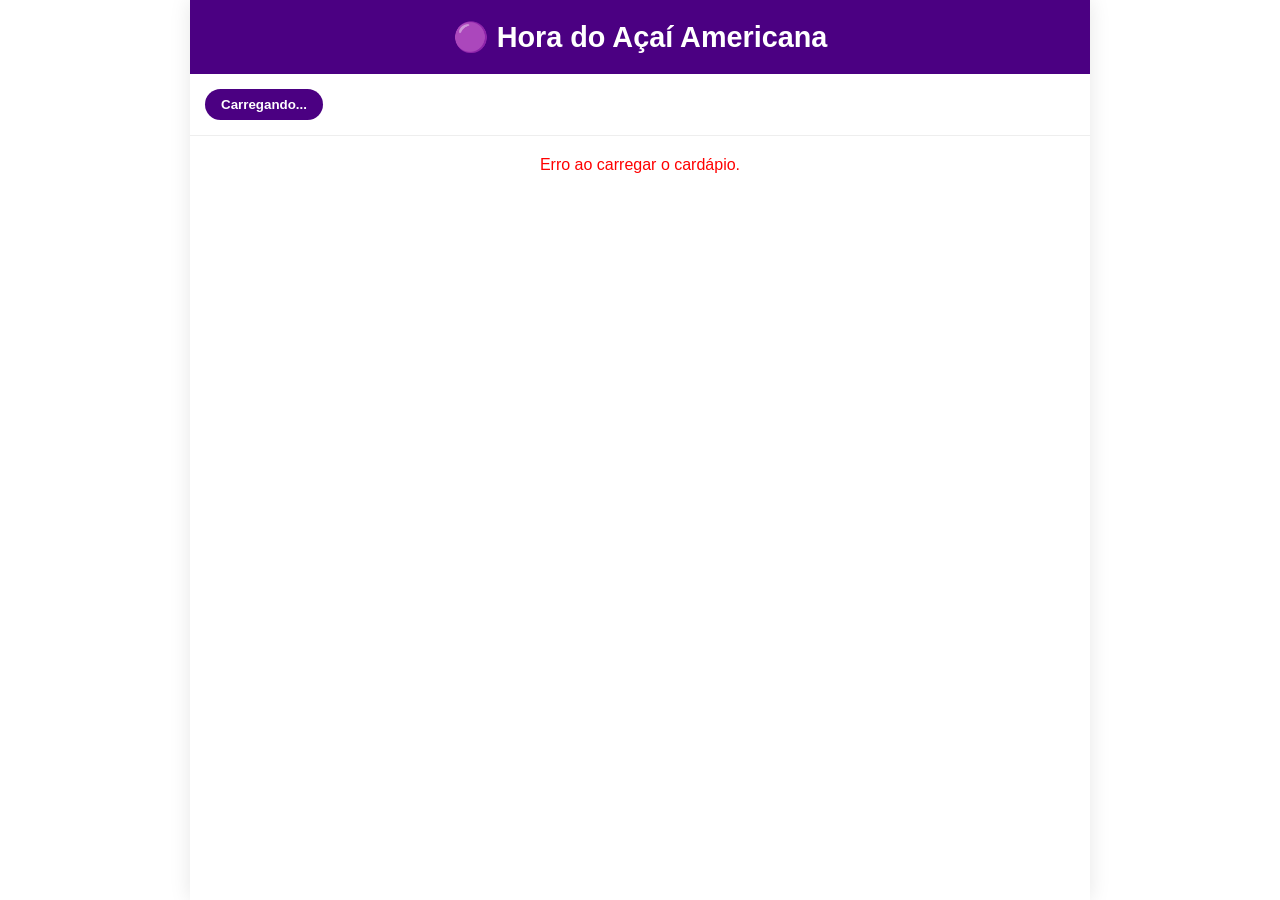
==== public_html/index.html @ 87e1fff9 "layout" ====
<!DOCTYPE html>
<html lang="pt-BR">
<head>
    <meta charset="UTF-8">
    <meta name="viewport" content="width=device-width, initial-scale=1.0">
    <title>Hora do Açaí Americana</title>
    <style>
        * {
            margin: 0;
            padding: 0;
            box-sizing: border-box;
            font-family: 'Segoe UI', Tahoma, Geneva, Verdana, sans-serif;
        }

        body {
            background-color: #f4f4f5;
            color: #333;
            max-width: 900px; 
            margin: 0 auto;
            background: #fff;
            min-height: 100vh;
            position: relative;
            box-shadow: 0 0 20px rgba(0,0,0,0.1);
        }

        header {
            background-color: #4b0082;
            color: white;
            padding: 20px;
            text-align: center;
            position: sticky;
            top: 0;
            z-index: 100;
        }

        header h1 {
            font-size: 1.8rem;
        }

        .categorias-menu {
            display: flex;
            overflow-x: auto;
            background: #fff;
            padding: 15px;
            border-bottom: 1px solid #eee;
            gap: 15px;
            position: sticky;
            top: 73px;
            z-index: 99;
        }

        .categorias-menu::-webkit-scrollbar {
            display: none; 
        }

        .btn-categoria {
            background: #f0f0f0;
            border: none;
            padding: 8px 16px;
            border-radius: 20px;
            font-weight: bold;
            color: #555;
            cursor: pointer;
            white-space: nowrap;
        }

        .btn-categoria.ativo {
            background: #4b0082;
            color: white;
        }

        #cardapio-container {
            padding: 20px;
            padding-bottom: 100px;
        }

        .produto-card {
            display: flex;
            justify-content: space-between;
            align-items: center;
            padding: 15px 0;
            border-bottom: 1px solid #eee;
            cursor: pointer;
            transition: background 0.2s;
        }

        .produto-card:hover {
            background-color: #fafafa;
            padding-left: 10px;
            padding-right: 10px;
        }

        .produto-info h3 {
            font-size: 1.2rem;
            margin-bottom: 5px;
            color: #4b0082;
        }

        .produto-info p {
            font-size: 0.9rem;
            color: #777;
            margin-bottom: 8px;
        }

        .produto-preco {
            font-weight: bold;
            color: #2e8b57;
            font-size: 1.1rem;
        }

        /* ----- ESTILOS DO MODAL ----- */
        #fundo-modal {
            position: fixed;
            top: 0; left: 0; width: 100%; height: 100%;
            background: rgba(0,0,0,0.5);
            z-index: 1000;
        }
        
        #modal-produto {
            position: fixed;
            bottom: 0; left: 50%;
            transform: translateX(-50%);
            width: 100%; max-width: 600px;
            background: #fff;
            border-radius: 20px 20px 0 0;
            padding: 25px;
            z-index: 1001;
            max-height: 85vh;
            overflow-y: auto;
        }

        .escondido {
            display: none !important;
        }

        .modal-header {
            display: flex;
            justify-content: space-between;
            align-items: center;
            margin-bottom: 10px;
        }

        .btn-fechar {
            background: none; border: none;
            font-size: 1.8rem; color: #777; cursor: pointer;
        }

        .opcao-radio {
            display: flex;
            justify-content: space-between;
            padding: 12px;
            border: 1px solid #ddd;
            border-radius: 8px;
            margin-bottom: 10px;
            cursor: pointer;
        }

        .btn-adicionar-carrinho {
            width: 100%;
            background: #4b0082; color: white;
            padding: 15px; border: none; border-radius: 8px;
            font-size: 1.1rem; font-weight: bold;
            margin-top: 20px; cursor: pointer;
        }

        /* ----- BARRA DO CARRINHO ----- */
        #barra-carrinho {
            position: fixed;
            bottom: 0; left: 50%;
            transform: translateX(-50%);
            width: 100%; max-width: 900px;
            background: #2e8b57;
            color: white;
            display: flex;
            justify-content: space-between;
            align-items: center;
            padding: 15px 25px;
            z-index: 999;
            box-shadow: 0 -2px 10px rgba(0,0,0,0.1);
        }

        .carrinho-info {
            display: flex;
            flex-direction: column;
            font-weight: bold;
            font-size: 1.1rem;
        }

        .btn-ver-carrinho {
            background: white;
            color: #2e8b57;
            border: none;
            padding: 12px 25px;
            border-radius: 25px;
            font-weight: bold;
            cursor: pointer;
            font-size: 1rem;
        }
    </style>
</head>
<body>

    <header>
        <h1>🟣 Hora do Açaí Americana</h1>
    </header>

    <nav class="categorias-menu" id="categorias-menu">
        <button class="btn-categoria ativo">Carregando...</button>
    </nav>

    <main id="cardapio-container">
        <p style="text-align: center; margin-top: 20px;">Buscando as delícias do cardápio...</p>
    </main>

    <!-- MODAL -->
    <div id="fundo-modal" class="escondido" onclick="fecharModal()"></div>
    <div id="modal-produto" class="escondido">
        <div class="modal-header">
            <h2 id="modal-titulo">Nome do Produto</h2>
            <button onclick="fecharModal()" class="btn-fechar">X</button>
        </div>
        <p id="modal-descricao" style="color: #777; margin-bottom: 15px;"></p>
        
        <h3>1. Escolha o Tamanho</h3>
        <div id="modal-tamanhos"></div>

        <div id="bloco-complementos">
            <h3 style="margin-top: 20px;">2. Complementos</h3>
            <div id="modal-complementos">
                <p style="color: #666; font-size: 0.9rem; margin-top: 5px;">Carregando adicionais...</p>
            </div>
        </div>

        <button class="btn-adicionar-carrinho">Adicionar ao Carrinho</button>
    </div>

    <!-- BARRA FLUTUANTE -->
    <div id="barra-carrinho" class="escondido">
        <div class="carrinho-info">
            <span id="qtd-itens-carrinho">0 itens</span>
            <span id="total-carrinho">R$ 0,00</span>
        </div>
        <button class="btn-ver-carrinho" onclick="verCarrinho()">Ver Carrinho</button>
    </div>

    <script>
        let carrinho = JSON.parse(localStorage.getItem('carrinhoAcai')) || [];

        async function carregarCardapio() {
            try {
                const resposta = await fetch('/api/cardapio.php');
                const cardapio = await resposta.json();

                const menuCategorias = document.getElementById('categorias-menu');
                const containerCardapio = document.getElementById('cardapio-container');

                menuCategorias.innerHTML = '';
                containerCardapio.innerHTML = '';

                cardapio.forEach((categoria, index) => {
                    const btnCategoria = document.createElement('button');
                    btnCategoria.className = `btn-categoria ${index === 0 ? 'ativo' : ''}`;
                    btnCategoria.innerText = categoria.categoria;
                    
                    btnCategoria.onclick = () => {
                        document.querySelectorAll('.btn-categoria').forEach(b => b.classList.remove('ativo'));
                        btnCategoria.classList.add('ativo');
                        document.getElementById(`categoria-${categoria.id}`).scrollIntoView({
                            behavior: 'smooth',
                            block: 'start'
                        });
                    };
                    menuCategorias.appendChild(btnCategoria);

                    const secao = document.createElement('div');
                    secao.id = `categoria-${categoria.id}`;
                    secao.style.paddingTop = '80px'; 
                    secao.style.marginTop = '-60px'; 
                    
                    secao.innerHTML = `<h2 style="margin-bottom: 15px; color: #4b0082; font-size: 1.4rem; border-bottom: 2px solid #eee; padding-bottom: 5px;">${categoria.categoria}</h2>`;

                    categoria.produtos.forEach(produto => {
                        const menorPreco = Math.min(...produto.tamanhos.map(t => t.preco));
                        const precoFormatado = menorPreco.toLocaleString('pt-BR', { style: 'currency', currency: 'BRL' });

                        const cardProduto = document.createElement('div');
                        cardProduto.className = 'produto-card';
                        cardProduto.innerHTML = `
                            <div class="produto-info">
                                <h3>${produto.nome}</h3>
                                <p>${produto.descricao}</p>
                                <span class="produto-preco">A partir de ${precoFormatado}</span>
                            </div>
                        `;
                        
                        cardProduto.onclick = () => abrirModal(produto, categoria.categoria);
                        secao.appendChild(cardProduto);
                    });

                    containerCardapio.appendChild(secao);
                });

            } catch (erro) {
                console.error("Erro ao carregar o cardápio:", erro);
                document.getElementById('cardapio-container').innerHTML = '<p style="color: red; text-align: center;">Erro ao carregar o cardápio.</p>';
            }
        }

        async function abrirModal(produto, nomeCategoria) {
            document.getElementById('modal-titulo').innerText = produto.nome;
            document.getElementById('modal-descricao').innerText = produto.descricao;
            
            const divTamanhos = document.getElementById('modal-tamanhos');
            divTamanhos.innerHTML = ''; 

            produto.tamanhos.forEach((t, index) => {
                const label = document.createElement('label');
                label.className = 'opcao-radio';
                label.innerHTML = `
                    <span>
                        <input type="radio" name="tamanho" value="${t.id}" ${index === 0 ? 'checked' : ''}>
                        ${t.tamanho}
                    </span>
                    <strong>+ R$ ${t.preco.toFixed(2).replace('.', ',')}</strong>
                `;
                divTamanhos.appendChild(label);
            });

            const divComplementos = document.getElementById('modal-complementos');
            const aceitaComplementos = nomeCategoria && (
                nomeCategoria.toLowerCase().includes('açaí') || 
                nomeCategoria.toLowerCase().includes('acai') || 
                nomeCategoria.toLowerCase().includes('milkshake')
            );

            if (!aceitaComplementos) {
                document.getElementById('bloco-complementos').style.display = 'none';
                divComplementos.innerHTML = '';
            } else {
                document.getElementById('bloco-complementos').style.display = 'block';
                divComplementos.innerHTML = '<p style="color: #666; font-size: 0.9rem;">Carregando adicionais...</p>';

                try {
                    const resposta = await fetch('/api/adicionais.php');
                    const adicionais = await resposta.json();
                    
                    divComplementos.innerHTML = ''; 
                    
                    adicionais.forEach(add => {
                        const precoAdd = parseFloat(add.preco);
                        const txtPreco = precoAdd > 0 ? `+ R$ ${precoAdd.toFixed(2).replace('.', ',')}` : 'Grátis';

                        const label = document.createElement('label');
                        label.className = 'opcao-radio';
                        label.innerHTML = `
                            <span>
                                <input type="checkbox" name="adicional" value="${add.id}">
                                ${add.nome}
                            </span>
                            <strong>${txtPreco}</strong>
                        `;
                        divComplementos.appendChild(label);
                    });

                } catch (erro) {
                    divComplementos.innerHTML = '<p style="color: red;">Erro ao carregar os complementos.</p>';
                }
            }

            const btnAdicionar = document.querySelector('.btn-adicionar-carrinho');
            btnAdicionar.onclick = () => {
                const tamanhoSelecionado = document.querySelector('input[name="tamanho"]:checked');
                const tamanhoId = tamanhoSelecionado.value;
                const tamanhoNome = tamanhoSelecionado.closest('span').innerText.trim();
                const tamanhoPreco = produto.tamanhos.find(t => t.id == tamanhoId).preco;

                let adicionais = [];
                let valorAdicionais = 0;

                if (aceitaComplementos) {
                    const adicionaisMarcados = document.querySelectorAll('input[name="adicional"]:checked');
                    adicionaisMarcados.forEach(chk => {
                        const addNome = chk.closest('span').innerText.trim();
                        const addPrecoTexto = chk.closest('label').querySelector('strong').innerText;
                        let addPreco = 0;
                        
                        if (addPrecoTexto !== 'Grátis') {
                            addPreco = parseFloat(addPrecoTexto.replace('+ R$ ', '').replace(',', '.'));
                        }

                        adicionais.push({ id: chk.value, nome: addNome, preco: addPreco });
                        valorAdicionais += addPreco;
                    });
                }

                const itemCarrinho = {
                    produtoId: produto.id,
                    nome: produto.nome,
                    tamanhoId: tamanhoId,
                    tamanhoNome: tamanhoNome,
                    adicionais: adicionais,
                    precoTotal: tamanhoPreco + valorAdicionais
                };

                carrinho.push(itemCarrinho);
                localStorage.setItem('carrinhoAcai', JSON.stringify(carrinho));
                
                atualizarBarraCarrinho();
                fecharModal();
            };

            document.getElementById('fundo-modal').classList.remove('escondido');
            document.getElementById('modal-produto').classList.remove('escondido');
        }

        function fecharModal() {
            document.getElementById('fundo-modal').classList.add('escondido');
            document.getElementById('modal-produto').classList.add('escondido');
        }

        function atualizarBarraCarrinho() {
            const barra = document.getElementById('barra-carrinho');
            if (carrinho.length === 0) {
                barra.classList.add('escondido');
                return;
            }

            let total = 0;
            carrinho.forEach(item => total += item.precoTotal);

            const textoItem = carrinho.length === 1 ? 'item' : 'itens';
            document.getElementById('qtd-itens-carrinho').innerText = `${carrinho.length} ${textoItem}`;
            document.getElementById('total-carrinho').innerText = total.toLocaleString('pt-BR', { style: 'currency', currency: 'BRL' });
            
            barra.classList.remove('escondido');
        }

        function verCarrinho() {
            window.location.href = 'checkout.html';
        }

        document.addEventListener('DOMContentLoaded', () => {
            carregarCardapio();
            atualizarBarraCarrinho();
        });
    </script>
</body>
</html>
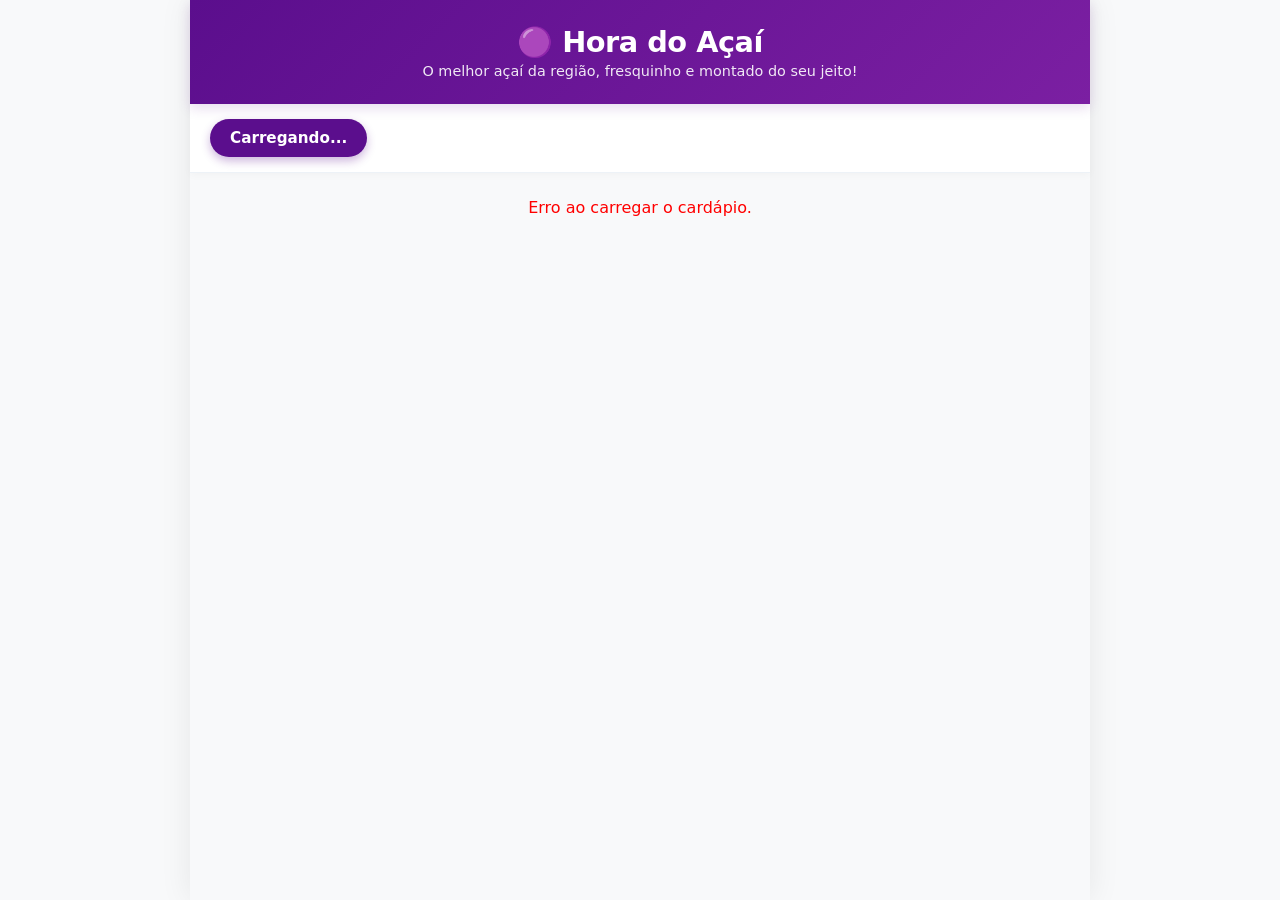
==== commit 663f5cbc: "I O PIX" ====
--- a/public_html/index.html
+++ b/public_html/index.html
@@ -5,48 +5,69 @@
     <meta name="viewport" content="width=device-width, initial-scale=1.0">
     <title>Hora do Açaí Americana</title>
     <style>
+        :root {
+            --primary: #5b0e8d;
+            --primary-light: #7b1fa2;
+            --accent: #ff4081;
+            --success: #2e8b57;
+            --bg-color: #f8f9fa;
+            --card-bg: #ffffff;
+            --text-main: #2d3748;
+            --text-muted: #718096;
+        }
+
         * {
             margin: 0;
             padding: 0;
             box-sizing: border-box;
-            font-family: 'Segoe UI', Tahoma, Geneva, Verdana, sans-serif;
+            font-family: 'Segoe UI', system-ui, -apple-system, sans-serif;
         }
 
         body {
-            background-color: #f4f4f5;
-            color: #333;
+            background-color: var(--bg-color);
+            color: var(--text-main);
             max-width: 900px; 
             margin: 0 auto;
-            background: #fff;
             min-height: 100vh;
             position: relative;
-            box-shadow: 0 0 20px rgba(0,0,0,0.1);
+            box-shadow: 0 0 30px rgba(0,0,0,0.08);
         }
 
         header {
-            background-color: #4b0082;
+            background: linear-gradient(135deg, var(--primary), var(--primary-light));
             color: white;
-            padding: 20px;
+            padding: 25px 20px;
             text-align: center;
             position: sticky;
             top: 0;
             z-index: 100;
+            box-shadow: 0 4px 12px rgba(91, 14, 141, 0.15);
         }
 
         header h1 {
             font-size: 1.8rem;
-        }
-
+            font-weight: 800;
+            letter-spacing: -0.5px;
+        }
+
+        header p {
+            font-size: 0.9rem;
+            opacity: 0.9;
+            margin-top: 4px;
+        }
+
+        /* Menu de Categorias Moderno */
         .categorias-menu {
             display: flex;
             overflow-x: auto;
-            background: #fff;
-            padding: 15px;
-            border-bottom: 1px solid #eee;
-            gap: 15px;
+            background: var(--card-bg);
+            padding: 15px 20px;
+            border-bottom: 1px solid #edf2f7;
+            gap: 12px;
             position: sticky;
-            top: 73px;
+            top: 86px;
             z-index: 99;
+            box-shadow: 0 2px 8px rgba(0,0,0,0.03);
         }
 
         .categorias-menu::-webkit-scrollbar {
@@ -54,66 +75,103 @@
         }
 
         .btn-categoria {
-            background: #f0f0f0;
+            background: #edf2f7;
             border: none;
-            padding: 8px 16px;
-            border-radius: 20px;
-            font-weight: bold;
-            color: #555;
+            padding: 10px 20px;
+            border-radius: 30px;
+            font-weight: 600;
+            font-size: 0.95rem;
+            color: var(--text-muted);
             cursor: pointer;
             white-space: nowrap;
+            transition: all 0.2s ease;
+        }
+
+        .btn-categoria:hover {
+            background: #e2e8f0;
+            color: var(--primary);
         }
 
         .btn-categoria.ativo {
-            background: #4b0082;
+            background: var(--primary);
             color: white;
+            box-shadow: 0 4px 10px rgba(91, 14, 141, 0.3);
         }
 
         #cardapio-container {
-            padding: 20px;
-            padding-bottom: 100px;
-        }
-
+            padding: 25px 20px;
+            padding-bottom: 120px;
+        }
+
+        .secao-categoria-titulo {
+            font-size: 1.4rem;
+            color: var(--primary);
+            font-weight: 700;
+            margin-bottom: 15px;
+            margin-top: 10px;
+            display: flex;
+            align-items: center;
+            gap: 8px;
+        }
+
+        /* Cards Estilo Aplicativo de Delivery */
         .produto-card {
+            background: var(--card-bg);
+            border-radius: 16px;
+            padding: 18px;
+            margin-bottom: 15px;
             display: flex;
             justify-content: space-between;
             align-items: center;
-            padding: 15px 0;
-            border-bottom: 1px solid #eee;
+            box-shadow: 0 4px 15px rgba(0,0,0,0.04);
+            border: 1px solid rgba(0,0,0,0.02);
             cursor: pointer;
-            transition: background 0.2s;
+            transition: transform 0.2s ease, box-shadow 0.2s ease;
         }
 
         .produto-card:hover {
-            background-color: #fafafa;
-            padding-left: 10px;
-            padding-right: 10px;
+            transform: translateY(-2px);
+            box-shadow: 0 6px 20px rgba(0,0,0,0.08);
+            border-color: rgba(91, 14, 141, 0.1);
+        }
+
+        .produto-info {
+            flex: 1;
+            padding-right: 15px;
         }
 
         .produto-info h3 {
-            font-size: 1.2rem;
-            margin-bottom: 5px;
-            color: #4b0082;
+            font-size: 1.15rem;
+            font-weight: 700;
+            margin-bottom: 6px;
+            color: var(--text-main);
         }
 
         .produto-info p {
-            font-size: 0.9rem;
-            color: #777;
-            margin-bottom: 8px;
+            font-size: 0.88rem;
+            color: var(--text-muted);
+            margin-bottom: 10px;
+            line-height: 1.4;
         }
 
         .produto-preco {
-            font-weight: bold;
-            color: #2e8b57;
-            font-size: 1.1rem;
-        }
-
-        /* ----- ESTILOS DO MODAL ----- */
+            font-weight: 700;
+            color: var(--success);
+            font-size: 1rem;
+            background: #e6f4ea;
+            padding: 4px 10px;
+            border-radius: 8px;
+            display: inline-block;
+        }
+
+        /* MODAL MODERNO */
         #fundo-modal {
             position: fixed;
             top: 0; left: 0; width: 100%; height: 100%;
-            background: rgba(0,0,0,0.5);
+            background: rgba(0, 0, 0, 0.6);
+            backdrop-filter: blur(3px);
             z-index: 1000;
+            animation: fadeIn 0.2s ease;
         }
         
         #modal-produto {
@@ -122,12 +180,17 @@
             transform: translateX(-50%);
             width: 100%; max-width: 600px;
             background: #fff;
-            border-radius: 20px 20px 0 0;
-            padding: 25px;
+            border-radius: 28px 28px 0 0;
+            padding: 30px;
             z-index: 1001;
             max-height: 85vh;
             overflow-y: auto;
-        }
+            box-shadow: 0 -10px 30px rgba(0,0,0,0.15);
+            animation: slideUp 0.3s cubic-bezier(0.16, 1, 0.3, 1);
+        }
+
+        @keyframes fadeIn { from { opacity: 0; } to { opacity: 1; } }
+        @keyframes slideUp { from { transform: translate(-50%, 100%); } to { transform: translate(-50%, 0); } }
 
         .escondido {
             display: none !important;
@@ -137,71 +200,162 @@
             display: flex;
             justify-content: space-between;
             align-items: center;
+            margin-bottom: 15px;
+        }
+
+        .modal-header h2 {
+            color: var(--primary);
+            font-size: 1.4rem;
+        }
+
+        .btn-fechar {
+            background: #edf2f7; 
+            border: none;
+            width: 36px; height: 36px;
+            border-radius: 50%;
+            font-size: 1.2rem; 
+            color: var(--text-muted); 
+            cursor: pointer;
+            display: flex; align-items: center; justify-content: center;
+            transition: background 0.2s;
+        }
+        .btn-fechar:hover { background: #e2e8f0; color: var(--text-main); }
+
+        .modal-subtitulo {
+            font-size: 1.05rem;
+            font-weight: 700;
+            color: var(--text-main);
+            margin: 20px 0 10px 0;
+            border-bottom: 2px solid #f1f5f9;
+            padding-bottom: 6px;
+        }
+
+        .opcao-radio {
+            display: flex;
+            justify-content: space-between;
+            align-items: center;
+            padding: 14px 16px;
+            background: #f8fafc;
+            border: 1px solid #e2e8f0;
+            border-radius: 12px;
             margin-bottom: 10px;
-        }
-
-        .btn-fechar {
-            background: none; border: none;
-            font-size: 1.8rem; color: #777; cursor: pointer;
-        }
-
-        .opcao-radio {
-            display: flex;
-            justify-content: space-between;
-            padding: 12px;
-            border: 1px solid #ddd;
-            border-radius: 8px;
-            margin-bottom: 10px;
+            transition: border-color 0.2s;
+        }
+
+        .opcao-radio:hover {
+            border-color: var(--primary-light);
+        }
+
+        /* Controle de Quantidade (+ e -) refinado */
+        .controle-qtd {
+            display: flex;
+            align-items: center;
+            gap: 12px;
+        }
+
+        .btn-qtd {
+            background: var(--primary);
+            color: white;
+            border: none;
+            width: 32px;
+            height: 32px;
+            border-radius: 50%;
+            font-weight: bold;
+            font-size: 1.1rem;
             cursor: pointer;
+            display: flex;
+            align-items: center;
+            justify-content: center;
+            transition: transform 0.1s;
+        }
+
+        .btn-qtd:active { transform: scale(0.9); }
+
+        .span-qtd {
+            font-weight: 700;
+            font-size: 1.1rem;
+            min-width: 20px;
+            text-align: center;
         }
 
         .btn-adicionar-carrinho {
             width: 100%;
-            background: #4b0082; color: white;
-            padding: 15px; border: none; border-radius: 8px;
-            font-size: 1.1rem; font-weight: bold;
-            margin-top: 20px; cursor: pointer;
-        }
-
-        /* ----- BARRA DO CARRINHO ----- */
+            background: var(--success); 
+            color: white;
+            padding: 16px; 
+            border: none; 
+            border-radius: 14px;
+            font-size: 1.1rem; 
+            font-weight: 700;
+            margin-top: 25px; 
+            cursor: pointer;
+            box-shadow: 0 4px 15px rgba(46, 139, 87, 0.3);
+            transition: background 0.2s, transform 0.1s;
+        }
+        .btn-adicionar-carrinho:hover { background: #256f44; }
+        .btn-adicionar-carrinho:active { transform: scale(0.98); }
+
+        /* BARRA FLUTUANTE DO CARRINHO */
         #barra-carrinho {
             position: fixed;
-            bottom: 0; left: 50%;
+            bottom: 20px; left: 50%;
             transform: translateX(-50%);
-            width: 100%; max-width: 900px;
-            background: #2e8b57;
+            width: calc(100% - 40px); max-width: 860px;
+            background: var(--success);
             color: white;
             display: flex;
             justify-content: space-between;
             align-items: center;
-            padding: 15px 25px;
+            padding: 16px 24px;
             z-index: 999;
-            box-shadow: 0 -2px 10px rgba(0,0,0,0.1);
+            border-radius: 16px;
+            box-shadow: 0 10px 25px rgba(46, 139, 87, 0.4);
+            animation: bounceUp 0.3s ease;
+        }
+
+        @keyframes bounceUp {
+            0% { transform: translate(-50%, 20px); opacity: 0; }
+            100% { transform: translate(-50%, 0); opacity: 1; }
         }
 
         .carrinho-info {
             display: flex;
             flex-direction: column;
-            font-weight: bold;
-            font-size: 1.1rem;
+            font-size: 1.05rem;
+        }
+
+        .carrinho-info span:first-child {
+            font-size: 0.85rem;
+            opacity: 0.9;
+            text-transform: uppercase;
+            letter-spacing: 0.5px;
+        }
+
+        .carrinho-info span:last-child {
+            font-weight: 800;
+            font-size: 1.2rem;
         }
 
         .btn-ver-carrinho {
             background: white;
-            color: #2e8b57;
+            color: var(--success);
             border: none;
-            padding: 12px 25px;
-            border-radius: 25px;
-            font-weight: bold;
+            padding: 12px 24px;
+            border-radius: 12px;
+            font-weight: 800;
             cursor: pointer;
             font-size: 1rem;
-        }
+            box-shadow: 0 2px 8px rgba(0,0,0,0.1);
+            transition: background 0.2s;
+        }
+        .btn-ver-carrinho:hover { background: #f0f0f0; }
     </style>
 </head>
 <body>
 
     <header>
-        <h1>🟣 Hora do Açaí Americana</h1>
+        <h1>🟣 Hora do Açaí</h1>
+        <p>O melhor açaí da região, fresquinho e montado do seu jeito!</p>
     </header>
 
     <nav class="categorias-menu" id="categorias-menu">
@@ -209,7 +363,7 @@
     </nav>
 
     <main id="cardapio-container">
-        <p style="text-align: center; margin-top: 20px;">Buscando as delícias do cardápio...</p>
+        <p style="text-align: center; margin-top: 40px; color: var(--text-muted);">Buscando as delícias do cardápio...</p>
     </main>
 
     <!-- MODAL -->
@@ -217,17 +371,17 @@
     <div id="modal-produto" class="escondido">
         <div class="modal-header">
             <h2 id="modal-titulo">Nome do Produto</h2>
-            <button onclick="fecharModal()" class="btn-fechar">X</button>
+            <button onclick="fecharModal()" class="btn-fechar">&times;</button>
         </div>
-        <p id="modal-descricao" style="color: #777; margin-bottom: 15px;"></p>
+        <p id="modal-descricao" style="color: var(--text-muted); font-size: 0.95rem; margin-bottom: 20px;"></p>
         
-        <h3>1. Escolha o Tamanho</h3>
+        <div class="modal-subtitulo">1. Escolha o Tamanho</div>
         <div id="modal-tamanhos"></div>
 
         <div id="bloco-complementos">
-            <h3 style="margin-top: 20px;">2. Complementos</h3>
+            <div class="modal-subtitulo">2. Complementos & Adicionais</div>
             <div id="modal-complementos">
-                <p style="color: #666; font-size: 0.9rem; margin-top: 5px;">Carregando adicionais...</p>
+                <p style="color: var(--text-muted); font-size: 0.9rem;">Carregando adicionais...</p>
             </div>
         </div>
 
@@ -240,7 +394,7 @@
             <span id="qtd-itens-carrinho">0 itens</span>
             <span id="total-carrinho">R$ 0,00</span>
         </div>
-        <button class="btn-ver-carrinho" onclick="verCarrinho()">Ver Carrinho</button>
+        <button class="btn-ver-carrinho" onclick="verCarrinho()">Ver Carrinho 🛒</button>
     </div>
 
     <script>
@@ -274,10 +428,10 @@
 
                     const secao = document.createElement('div');
                     secao.id = `categoria-${categoria.id}`;
-                    secao.style.paddingTop = '80px'; 
-                    secao.style.marginTop = '-60px'; 
+                    secao.style.paddingTop = '90px'; 
+                    secao.style.marginTop = '-70px'; 
                     
-                    secao.innerHTML = `<h2 style="margin-bottom: 15px; color: #4b0082; font-size: 1.4rem; border-bottom: 2px solid #eee; padding-bottom: 5px;">${categoria.categoria}</h2>`;
+                    secao.innerHTML = `<div class="secao-categoria-titulo">${categoria.categoria}</div>`;
 
                     categoria.produtos.forEach(produto => {
                         const menorPreco = Math.min(...produto.tamanhos.map(t => t.preco));
@@ -317,11 +471,11 @@
                 const label = document.createElement('label');
                 label.className = 'opcao-radio';
                 label.innerHTML = `
-                    <span>
-                        <input type="radio" name="tamanho" value="${t.id}" ${index === 0 ? 'checked' : ''}>
+                    <span style="font-weight: 600;">
+                        <input type="radio" name="tamanho" value="${t.id}" ${index === 0 ? 'checked' : ''} style="margin-right: 8px;">
                         ${t.tamanho}
                     </span>
-                    <strong>+ R$ ${t.preco.toFixed(2).replace('.', ',')}</strong>
+                    <strong style="color: var(--success);">+ R$ ${t.preco.toFixed(2).replace('.', ',')}</strong>
                 `;
                 divTamanhos.appendChild(label);
             });
@@ -338,7 +492,7 @@
                 divComplementos.innerHTML = '';
             } else {
                 document.getElementById('bloco-complementos').style.display = 'block';
-                divComplementos.innerHTML = '<p style="color: #666; font-size: 0.9rem;">Carregando adicionais...</p>';
+                divComplementos.innerHTML = '<p style="color: var(--text-muted); font-size: 0.9rem;">Carregando adicionais...</p>';
 
                 try {
                     const resposta = await fetch('/api/adicionais.php');
@@ -350,16 +504,20 @@
                         const precoAdd = parseFloat(add.preco);
                         const txtPreco = precoAdd > 0 ? `+ R$ ${precoAdd.toFixed(2).replace('.', ',')}` : 'Grátis';
 
-                        const label = document.createElement('label');
-                        label.className = 'opcao-radio';
-                        label.innerHTML = `
-                            <span>
-                                <input type="checkbox" name="adicional" value="${add.id}">
-                                ${add.nome}
-                            </span>
-                            <strong>${txtPreco}</strong>
+                        const divAdicional = document.createElement('div');
+                        divAdicional.className = 'opcao-radio';
+                        divAdicional.innerHTML = `
+                            <div>
+                                <span style="font-weight: 600;">${add.nome}</span><br>
+                                <small style="color: var(--text-muted);">${txtPreco}</small>
+                            </div>
+                            <div class="controle-qtd">
+                                <button type="button" class="btn-qtd" onclick="mudarQtdAdicional('${add.id}', -1)">-</button>
+                                <span class="span-qtd" id="qtd-add-${add.id}" data-preco="${precoAdd}">0</span>
+                                <button type="button" class="btn-qtd" onclick="mudarQtdAdicional('${add.id}', 1)">+</button>
+                            </div>
                         `;
-                        divComplementos.appendChild(label);
+                        divComplementos.appendChild(divAdicional);
                     });
 
                 } catch (erro) {
@@ -371,25 +529,28 @@
             btnAdicionar.onclick = () => {
                 const tamanhoSelecionado = document.querySelector('input[name="tamanho"]:checked');
                 const tamanhoId = tamanhoSelecionado.value;
-                const tamanhoNome = tamanhoSelecionado.closest('span').innerText.trim();
+                const tamanhoNome = tamanhoSelecionado.closest('label').querySelector('span').innerText.trim();
                 const tamanhoPreco = produto.tamanhos.find(t => t.id == tamanhoId).preco;
 
                 let adicionais = [];
                 let valorAdicionais = 0;
 
                 if (aceitaComplementos) {
-                    const adicionaisMarcados = document.querySelectorAll('input[name="adicional"]:checked');
-                    adicionaisMarcados.forEach(chk => {
-                        const addNome = chk.closest('span').innerText.trim();
-                        const addPrecoTexto = chk.closest('label').querySelector('strong').innerText;
-                        let addPreco = 0;
-                        
-                        if (addPrecoTexto !== 'Grátis') {
-                            addPreco = parseFloat(addPrecoTexto.replace('+ R$ ', '').replace(',', '.'));
+                    const spansQtd = document.querySelectorAll('.span-qtd');
+                    spansQtd.forEach(span => {
+                        const qtd = parseInt(span.innerText);
+                        if (qtd > 0) {
+                            const addId = span.id.replace('qtd-add-', '');
+                            const addNome = span.closest('.opcao-radio').querySelector('span').innerText;
+                            const precoUnitario = parseFloat(span.getAttribute('data-preco'));
+                            
+                            adicionais.push({
+                                id: addId,
+                                nome: `${qtd}x ${addNome}`,
+                                preco: precoUnitario * qtd
+                            });
+                            valorAdicionais += precoUnitario * qtd;
                         }
-
-                        adicionais.push({ id: chk.value, nome: addNome, preco: addPreco });
-                        valorAdicionais += addPreco;
                     });
                 }
 
@@ -399,7 +560,8 @@
                     tamanhoId: tamanhoId,
                     tamanhoNome: tamanhoNome,
                     adicionais: adicionais,
-                    precoTotal: tamanhoPreco + valorAdicionais
+                    precoTotal: tamanhoPreco + valorAdicionais,
+                    quantidade: 1
                 };
 
                 carrinho.push(itemCarrinho);
@@ -413,6 +575,14 @@
             document.getElementById('modal-produto').classList.remove('escondido');
         }
 
+        function mudarQtdAdicional(id, delta) {
+            const span = document.getElementById(`qtd-add-${id}`);
+            let atual = parseInt(span.innerText);
+            atual += delta;
+            if (atual < 0) atual = 0;
+            span.innerText = atual;
+        }
+
         function fecharModal() {
             document.getElementById('fundo-modal').classList.add('escondido');
             document.getElementById('modal-produto').classList.add('escondido');
@@ -426,10 +596,15 @@
             }
 
             let total = 0;
-            carrinho.forEach(item => total += item.precoTotal);
-
-            const textoItem = carrinho.length === 1 ? 'item' : 'itens';
-            document.getElementById('qtd-itens-carrinho').innerText = `${carrinho.length} ${textoItem}`;
+            let qtdTotalItens = 0;
+            carrinho.forEach(item => {
+                let q = item.quantidade || 1;
+                total += item.precoTotal;
+                qtdTotalItens += q;
+            });
+
+            const textoItem = qtdTotalItens === 1 ? 'item' : 'itens';
+            document.getElementById('qtd-itens-carrinho').innerText = `${qtdTotalItens} ${textoItem}`;
             document.getElementById('total-carrinho').innerText = total.toLocaleString('pt-BR', { style: 'currency', currency: 'BRL' });
             
             barra.classList.remove('escondido');
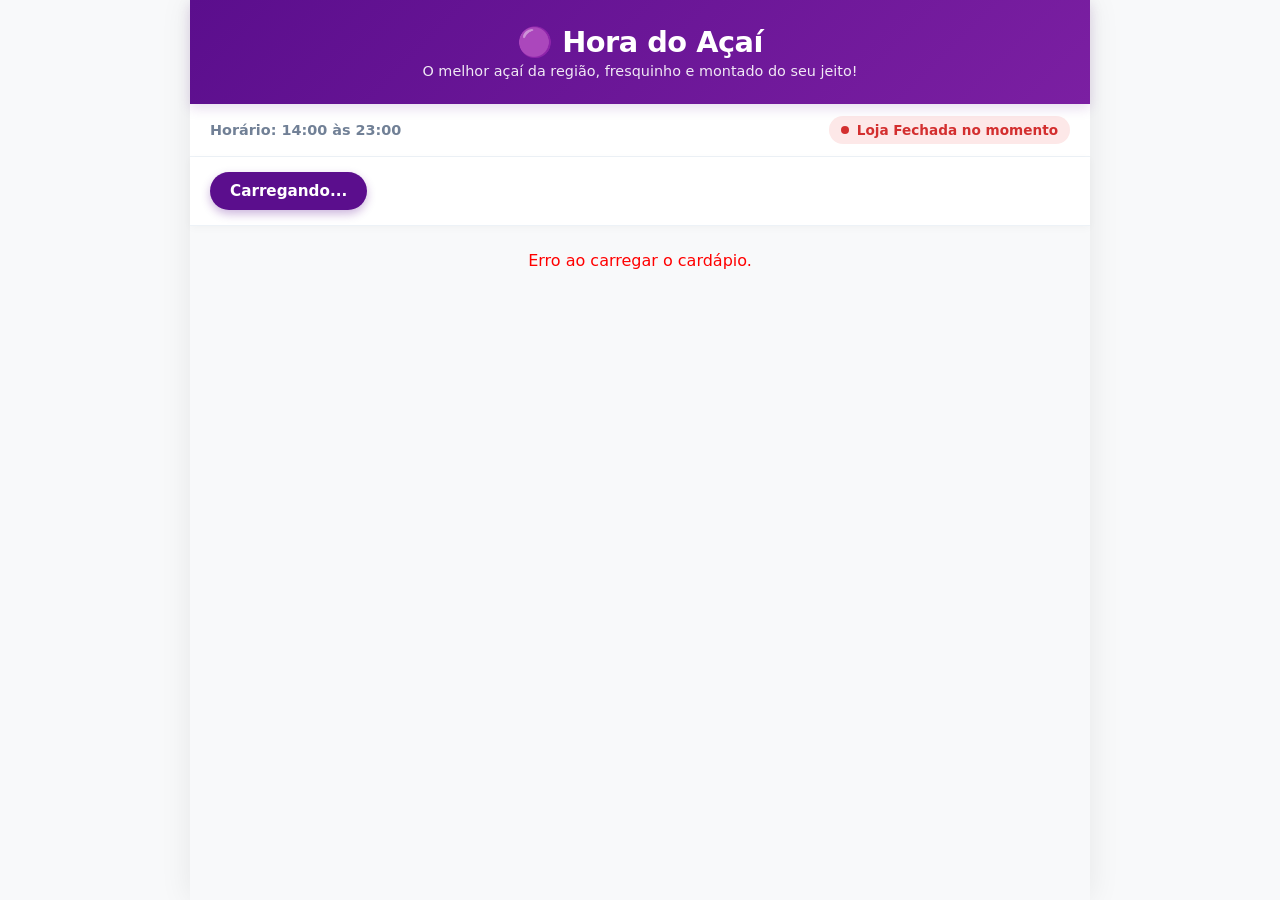
==== commit e45c63a2: "interface nova" ====
--- a/public_html/index.html
+++ b/public_html/index.html
@@ -8,8 +8,10 @@
         :root {
             --primary: #5b0e8d;
             --primary-light: #7b1fa2;
-            --accent: #ff4081;
+            --primary-soft: #f3e8ff; 
+            --primary-soft-hover: #e9d5ff;
             --success: #2e8b57;
+            --danger: #d32f2f;
             --bg-color: #f8f9fa;
             --card-bg: #ffffff;
             --text-main: #2d3748;
@@ -56,7 +58,53 @@
             margin-top: 4px;
         }
 
-        /* Menu de Categorias Moderno */
+        /* Banner de Status da Loja (Aberto / Fechado) */
+        #status-loja-banner {
+            background: #fff;
+            padding: 12px 20px;
+            display: flex;
+            align-items: center;
+            justify-content: space-between;
+            border-bottom: 1px solid #edf2f7;
+            font-size: 0.9rem;
+            font-weight: 600;
+        }
+
+        .status-badge {
+            display: flex;
+            align-items: center;
+            gap: 8px;
+            padding: 6px 12px;
+            border-radius: 20px;
+            font-size: 0.85rem;
+        }
+
+        .status-aberto {
+            background: #e6f4ea;
+            color: var(--success);
+        }
+
+        .status-fechado {
+            background: #fde8e8;
+            color: var(--danger);
+        }
+
+        .ponto-status {
+            width: 8px;
+            height: 8px;
+            border-radius: 50%;
+            display: inline-block;
+        }
+
+        .status-aberto .ponto-status { background: var(--success); animation: pulse 1.5px infinite; }
+        .status-fechado .ponto-status { background: var(--danger); }
+
+        @keyframes pulse {
+            0% { transform: scale(0.95); box-shadow: 0 0 0 0 rgba(46, 139, 87, 0.7); }
+            70% { transform: scale(1); box-shadow: 0 0 0 6px rgba(46, 139, 87, 0); }
+            100% { transform: scale(0.95); box-shadow: 0 0 0 0 rgba(46, 139, 87, 0); }
+        }
+
         .categorias-menu {
             display: flex;
             overflow-x: auto;
@@ -65,7 +113,7 @@
             border-bottom: 1px solid #edf2f7;
             gap: 12px;
             position: sticky;
-            top: 86px;
+            top: 130px;
             z-index: 99;
             box-shadow: 0 2px 8px rgba(0,0,0,0.03);
         }
@@ -109,12 +157,8 @@
             font-weight: 700;
             margin-bottom: 15px;
             margin-top: 10px;
-            display: flex;
-            align-items: center;
-            gap: 8px;
-        }
-
-        /* Cards Estilo Aplicativo de Delivery */
+        }
+
         .produto-card {
             background: var(--card-bg);
             border-radius: 16px;
@@ -123,6 +167,7 @@
             display: flex;
             justify-content: space-between;
             align-items: center;
+            gap: 15px;
             box-shadow: 0 4px 15px rgba(0,0,0,0.04);
             border: 1px solid rgba(0,0,0,0.02);
             cursor: pointer;
@@ -135,43 +180,79 @@
             border-color: rgba(91, 14, 141, 0.1);
         }
 
+        .produto-imagem-container {
+            width: 85px;
+            height: 85px;
+            border-radius: 12px;
+            background: #f1f5f9;
+            overflow: hidden;
+            flex-shrink: 0;
+            display: flex;
+            align-items: center;
+            justify-content: center;
+            border: 1px solid #e2e8f0;
+        }
+
+        .produto-imagem-container img {
+            width: 100%;
+            height: 100%;
+            object-fit: cover;
+        }
+
         .produto-info {
             flex: 1;
-            padding-right: 15px;
         }
 
         .produto-info h3 {
             font-size: 1.15rem;
             font-weight: 700;
-            margin-bottom: 6px;
+            margin-bottom: 4px;
             color: var(--text-main);
         }
 
         .produto-info p {
-            font-size: 0.88rem;
+            font-size: 0.85rem;
             color: var(--text-muted);
-            margin-bottom: 10px;
-            line-height: 1.4;
+            margin-bottom: 8px;
+            line-height: 1.3;
+        }
+
+        .produto-acao-preco {
+            display: flex;
+            flex-direction: column;
+            align-items: flex-end;
+            gap: 8px;
         }
 
         .produto-preco {
             font-weight: 700;
-            color: var(--success);
-            font-size: 1rem;
-            background: #e6f4ea;
-            padding: 4px 10px;
-            border-radius: 8px;
-            display: inline-block;
-        }
-
-        /* MODAL MODERNO */
+            color: var(--primary);
+            font-size: 0.95rem;
+        }
+
+        .btn-selecionar {
+            background: var(--primary-soft);
+            color: var(--primary);
+            border: none;
+            padding: 8px 16px;
+            border-radius: 10px;
+            font-weight: 700;
+            font-size: 0.85rem;
+            cursor: pointer;
+            transition: background 0.2s;
+        }
+
+        .produto-card:hover .btn-selecionar {
+            background: var(--primary-soft-hover);
+        }
+
+        /* MODAL */
         #fundo-modal {
             position: fixed;
             top: 0; left: 0; width: 100%; height: 100%;
             background: rgba(0, 0, 0, 0.6);
             backdrop-filter: blur(3px);
             z-index: 1000;
-            animation: fadeIn 0.2s ease;
         }
         
         #modal-produto {
@@ -186,15 +267,9 @@
             max-height: 85vh;
             overflow-y: auto;
             box-shadow: 0 -10px 30px rgba(0,0,0,0.15);
-            animation: slideUp 0.3s cubic-bezier(0.16, 1, 0.3, 1);
-        }
-
-        @keyframes fadeIn { from { opacity: 0; } to { opacity: 1; } }
-        @keyframes slideUp { from { transform: translate(-50%, 100%); } to { transform: translate(-50%, 0); } }
-
-        .escondido {
-            display: none !important;
-        }
+        }
+
+        .escondido { display: none !important; }
 
         .modal-header {
             display: flex;
@@ -203,152 +278,74 @@
             margin-bottom: 15px;
         }
 
-        .modal-header h2 {
-            color: var(--primary);
-            font-size: 1.4rem;
-        }
+        .modal-header h2 { color: var(--primary); font-size: 1.4rem; }
 
         .btn-fechar {
-            background: #edf2f7; 
-            border: none;
-            width: 36px; height: 36px;
-            border-radius: 50%;
-            font-size: 1.2rem; 
-            color: var(--text-muted); 
-            cursor: pointer;
+            background: #edf2f7; border: none;
+            width: 36px; height: 36px; border-radius: 50%;
+            font-size: 1.2rem; color: var(--text-muted); cursor: pointer;
             display: flex; align-items: center; justify-content: center;
-            transition: background 0.2s;
-        }
-        .btn-fechar:hover { background: #e2e8f0; color: var(--text-main); }
+        }
 
         .modal-subtitulo {
-            font-size: 1.05rem;
-            font-weight: 700;
-            color: var(--text-main);
-            margin: 20px 0 10px 0;
-            border-bottom: 2px solid #f1f5f9;
-            padding-bottom: 6px;
+            font-size: 1.05rem; font-weight: 700; color: var(--text-main);
+            margin: 20px 0 10px 0; border-bottom: 2px solid #f1f5f9; padding-bottom: 6px;
         }
 
         .opcao-radio {
-            display: flex;
-            justify-content: space-between;
-            align-items: center;
-            padding: 14px 16px;
-            background: #f8fafc;
+            display: flex; justify-content: space-between; align-items: center;
+            padding: 14px 16px; background: #f8fafc; border: 1px solid #e2e8f0;
+            border-radius: 12px; margin-bottom: 10px;
+        }
+
+        .controle-qtd { display: flex; align-items: center; gap: 12px; }
+        .btn-qtd {
+            background: var(--primary); color: white; border: none;
+            width: 32px; height: 32px; border-radius: 50%; font-weight: bold;
+            font-size: 1.1rem; cursor: pointer; display: flex; align-items: center; justify-content: center;
+        }
+        .span-qtd { font-weight: 700; font-size: 1.1rem; min-width: 20px; text-align: center; }
+
+        .input-observacao {
+            width: 100%;
+            padding: 12px 15px;
             border: 1px solid #e2e8f0;
             border-radius: 12px;
-            margin-bottom: 10px;
-            transition: border-color 0.2s;
-        }
-
-        .opcao-radio:hover {
-            border-color: var(--primary-light);
-        }
-
-        /* Controle de Quantidade (+ e -) refinado */
-        .controle-qtd {
-            display: flex;
-            align-items: center;
-            gap: 12px;
-        }
-
-        .btn-qtd {
-            background: var(--primary);
-            color: white;
-            border: none;
-            width: 32px;
-            height: 32px;
-            border-radius: 50%;
-            font-weight: bold;
-            font-size: 1.1rem;
-            cursor: pointer;
-            display: flex;
-            align-items: center;
-            justify-content: center;
-            transition: transform 0.1s;
-        }
-
-        .btn-qtd:active { transform: scale(0.9); }
-
-        .span-qtd {
-            font-weight: 700;
-            font-size: 1.1rem;
-            min-width: 20px;
-            text-align: center;
+            background: #f8fafc;
+            font-size: 0.95rem;
+            color: var(--text-main);
+            resize: none;
+            margin-top: 5px;
+        }
+        .input-observacao:focus {
+            outline: none;
+            border-color: var(--primary);
+            background: #fff;
         }
 
         .btn-adicionar-carrinho {
-            width: 100%;
-            background: var(--success); 
-            color: white;
-            padding: 16px; 
-            border: none; 
-            border-radius: 14px;
-            font-size: 1.1rem; 
-            font-weight: 700;
-            margin-top: 25px; 
-            cursor: pointer;
-            box-shadow: 0 4px 15px rgba(46, 139, 87, 0.3);
-            transition: background 0.2s, transform 0.1s;
-        }
-        .btn-adicionar-carrinho:hover { background: #256f44; }
-        .btn-adicionar-carrinho:active { transform: scale(0.98); }
-
-        /* BARRA FLUTUANTE DO CARRINHO */
+            width: 100%; background: var(--primary); color: white;
+            padding: 16px; border: none; border-radius: 14px;
+            font-size: 1.1rem; font-weight: 700; margin-top: 25px; cursor: pointer;
+            box-shadow: 0 4px 15px rgba(91, 14, 141, 0.3);
+        }
+        .btn-adicionar-carrinho:hover { background: var(--primary-light); }
+
+        /* BARRA DO CARRINHO */
         #barra-carrinho {
-            position: fixed;
-            bottom: 20px; left: 50%;
-            transform: translateX(-50%);
-            width: calc(100% - 40px); max-width: 860px;
-            background: var(--success);
-            color: white;
-            display: flex;
-            justify-content: space-between;
-            align-items: center;
-            padding: 16px 24px;
-            z-index: 999;
-            border-radius: 16px;
-            box-shadow: 0 10px 25px rgba(46, 139, 87, 0.4);
-            animation: bounceUp 0.3s ease;
-        }
-
-        @keyframes bounceUp {
-            0% { transform: translate(-50%, 20px); opacity: 0; }
-            100% { transform: translate(-50%, 0); opacity: 1; }
-        }
-
-        .carrinho-info {
-            display: flex;
-            flex-direction: column;
-            font-size: 1.05rem;
-        }
-
-        .carrinho-info span:first-child {
-            font-size: 0.85rem;
-            opacity: 0.9;
-            text-transform: uppercase;
-            letter-spacing: 0.5px;
-        }
-
-        .carrinho-info span:last-child {
-            font-weight: 800;
-            font-size: 1.2rem;
-        }
-
+            position: fixed; bottom: 20px; left: 50%;
+            transform: translateX(-50%); width: calc(100% - 40px); max-width: 860px;
+            background: var(--success); color: white; display: flex;
+            justify-content: space-between; align-items: center; padding: 16px 24px;
+            z-index: 999; border-radius: 16px; box-shadow: 0 10px 25px rgba(46, 139, 87, 0.4);
+        }
+        .carrinho-info { display: flex; flex-direction: column; font-size: 1.05rem; }
+        .carrinho-info span:first-child { font-size: 0.85rem; opacity: 0.9; text-transform: uppercase; }
+        .carrinho-info span:last-child { font-weight: 800; font-size: 1.2rem; }
         .btn-ver-carrinho {
-            background: white;
-            color: var(--success);
-            border: none;
-            padding: 12px 24px;
-            border-radius: 12px;
-            font-weight: 800;
-            cursor: pointer;
-            font-size: 1rem;
-            box-shadow: 0 2px 8px rgba(0,0,0,0.1);
-            transition: background 0.2s;
-        }
-        .btn-ver-carrinho:hover { background: #f0f0f0; }
+            background: white; color: var(--success); border: none;
+            padding: 12px 24px; border-radius: 12px; font-weight: 800; cursor: pointer; font-size: 1rem;
+        }
     </style>
 </head>
 <body>
@@ -357,6 +354,15 @@
         <h1>🟣 Hora do Açaí</h1>
         <p>O melhor açaí da região, fresquinho e montado do seu jeito!</p>
     </header>
+
+    <!-- BANNER DE STATUS DA LOJA -->
+    <div id="status-loja-banner">
+        <span id="texto-horario" style="color: var(--text-muted);">Horário: 14:00 às 23:00</span>
+        <div id="badge-status" class="status-badge status-aberto">
+            <span class="ponto-status"></span>
+            <span id="label-status">Verificando expediente...</span>
+        </div>
+    </div>
 
     <nav class="categorias-menu" id="categorias-menu">
         <button class="btn-categoria ativo">Carregando...</button>
@@ -385,6 +391,9 @@
             </div>
         </div>
 
+        <div class="modal-subtitulo">3. Observações do Item</div>
+        <textarea id="modal-obs" class="input-observacao" rows="2" placeholder="Ex: Caprichar no xarope, sem leite condensado..."></textarea>
+
         <button class="btn-adicionar-carrinho">Adicionar ao Carrinho</button>
     </div>
 
@@ -394,11 +403,40 @@
             <span id="qtd-itens-carrinho">0 itens</span>
             <span id="total-carrinho">R$ 0,00</span>
         </div>
-        <button class="btn-ver-carrinho" onclick="verCarrinho()">Ver Carrinho 🛒</button>
+        <button class="btn-ver-carrinho" onclick="verHabilitadoOuVerCarrinho()">Ver Carrinho 🛒</button>
     </div>
 
     <script>
         let carrinho = JSON.parse(localStorage.getItem('carrinhoAcai')) || [];
+        let lojaAbertaGlobal = true; // Variável de controle de expediente
+
+        // Configuração de Horário de Funcionamento
+        function verificarHorarioLoja() {
+            const badge = document.getElementById('badge-status');
+            const label = document.getElementById('label-status');
+
+            // ⚠️ Defina aqui os horários de funcionamento (Ex: Aberto das 14:00 às 23:59)
+            const horaAbertura = 14; 
+            const horaFechamento = 23; 
+
+            const agora = new Date();
+            const horaAtual = agora.getHours();
+            const minutoAtual = agora.getMinutes();
+
+            // Lógica simples de horário (caso queira testar fechado, basta alterar a horaAtual)
+            // Aqui consideramos aberto das 14h às 23h59
+            const estaAberto = horaAtual >= horaAbertura && horaAtual < horaFechamento;
+
+            lojaAbertaGlobal = estaAberto;
+
+            if (estaAberto) {
+                badge.className = "status-badge status-aberto";
+                label.innerText = "Loja Aberta • Aceitando Pedidos";
+            } else {
+                badge.className = "status-badge status-fechado";
+                label.innerText = "Loja Fechada no momento";
+            }
+        }
 
         async function carregarCardapio() {
             try {
@@ -428,22 +466,29 @@
 
                     const secao = document.createElement('div');
                     secao.id = `categoria-${categoria.id}`;
-                    secao.style.paddingTop = '90px'; 
-                    secao.style.marginTop = '-70px'; 
+                    secao.style.paddingTop = '130px'; 
+                    secao.style.marginTop = '-110px'; 
                     
                     secao.innerHTML = `<div class="secao-categoria-titulo">${categoria.categoria}</div>`;
 
                     categoria.produtos.forEach(produto => {
                         const menorPreco = Math.min(...produto.tamanhos.map(t => t.preco));
                         const precoFormatado = menorPreco.toLocaleString('pt-BR', { style: 'currency', currency: 'BRL' });
+                        const imagemUrl = produto.imagem || 'https://images.unsplash.com/photo-1590080875515-8a3a8dc5735e?auto=format&fit=crop&w=150&q=80';
 
                         const cardProduto = document.createElement('div');
                         cardProduto.className = 'produto-card';
                         cardProduto.innerHTML = `
+                            <div class="produto-imagem-container">
+                                <img src="${imagemUrl}" alt="${produto.nome}">
+                            </div>
                             <div class="produto-info">
                                 <h3>${produto.nome}</h3>
                                 <p>${produto.descricao}</p>
+                            </div>
+                            <div class="produto-acao-preco">
                                 <span class="produto-preco">A partir de ${precoFormatado}</span>
+                                <button class="btn-selecionar">Adicionar</button>
                             </div>
                         `;
                         
@@ -463,6 +508,7 @@
         async function abrirModal(produto, nomeCategoria) {
             document.getElementById('modal-titulo').innerText = produto.nome;
             document.getElementById('modal-descricao').innerText = produto.descricao;
+            document.getElementById('modal-obs').value = ''; 
             
             const divTamanhos = document.getElementById('modal-tamanhos');
             divTamanhos.innerHTML = ''; 
@@ -475,7 +521,7 @@
                         <input type="radio" name="tamanho" value="${t.id}" ${index === 0 ? 'checked' : ''} style="margin-right: 8px;">
                         ${t.tamanho}
                     </span>
-                    <strong style="color: var(--success);">+ R$ ${t.preco.toFixed(2).replace('.', ',')}</strong>
+                    <strong style="color: var(--primary);">+ R$ ${t.preco.toFixed(2).replace('.', ',')}</strong>
                 `;
                 divTamanhos.appendChild(label);
             });
@@ -531,6 +577,7 @@
                 const tamanhoId = tamanhoSelecionado.value;
                 const tamanhoNome = tamanhoSelecionado.closest('label').querySelector('span').innerText.trim();
                 const tamanhoPreco = produto.tamanhos.find(t => t.id == tamanhoId).preco;
+                const observacao = document.getElementById('modal-obs').value.trim();
 
                 let adicionais = [];
                 let valorAdicionais = 0;
@@ -560,6 +607,7 @@
                     tamanhoId: tamanhoId,
                     tamanhoNome: tamanhoNome,
                     adicionais: adicionais,
+                    observacao: observacao,
                     precoTotal: tamanhoPreco + valorAdicionais,
                     quantidade: 1
                 };
@@ -610,11 +658,15 @@
             barra.classList.remove('escondido');
         }
 
-        function verCarrinho() {
+        function verHabilitadoOuVerCarrinho() {
+            if (!lojaAbertaGlobal) {
+                alert("Atenção: No momento a nossa loja está fechada. Você pode montar seu carrinho, mas os pedidos só serão enviados quando abrirmos!");
+            }
             window.location.href = 'checkout.html';
         }
 
         document.addEventListener('DOMContentLoaded', () => {
+            verificarHorarioLoja();
             carregarCardapio();
             atualizarBarraCarrinho();
         });
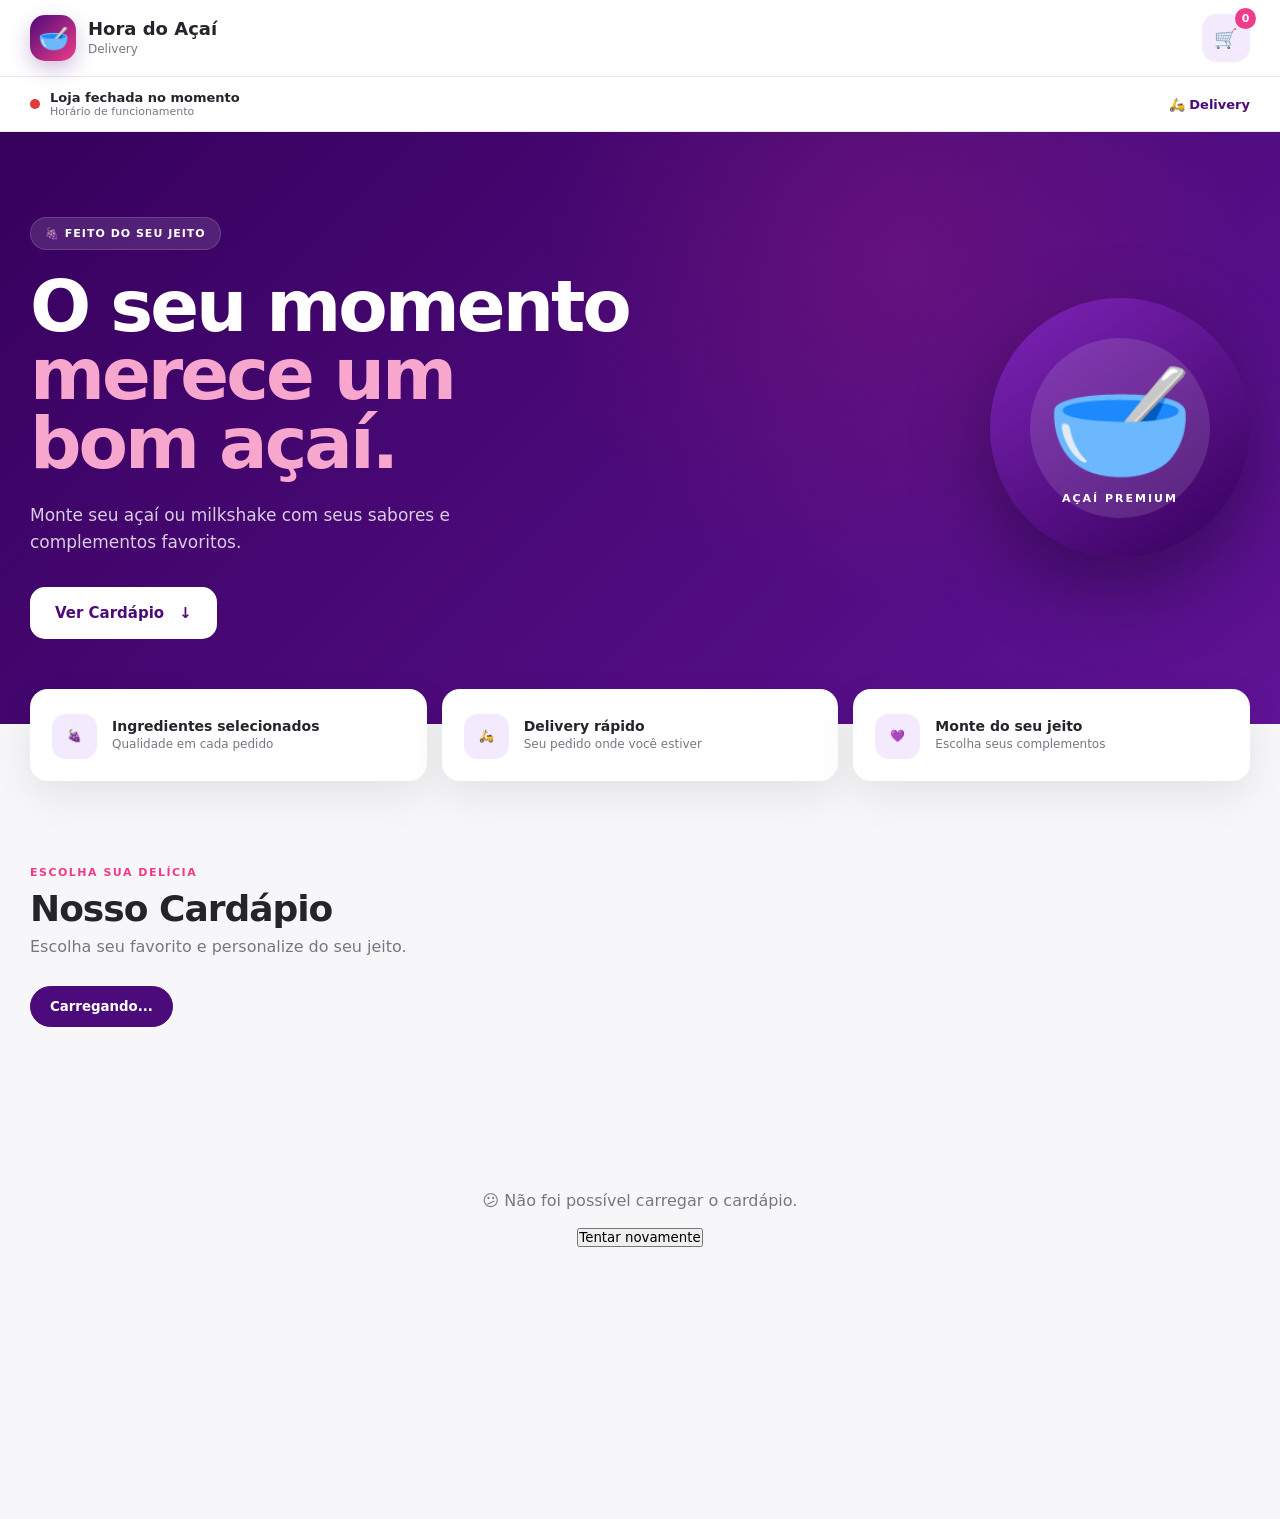
==== commit 8c4d15a3: "tudo novo" ====
--- a/public_html/index.html
+++ b/public_html/index.html
@@ -1,675 +1,594 @@
 <!DOCTYPE html>
 <html lang="pt-BR">
+
 <head>
     <meta charset="UTF-8">
-    <meta name="viewport" content="width=device-width, initial-scale=1.0">
-    <title>Hora do Açaí Americana</title>
-    <style>
-        :root {
-            --primary: #5b0e8d;
-            --primary-light: #7b1fa2;
-            --primary-soft: #f3e8ff; 
-            --primary-soft-hover: #e9d5ff;
-            --success: #2e8b57;
-            --danger: #d32f2f;
-            --bg-color: #f8f9fa;
-            --card-bg: #ffffff;
-            --text-main: #2d3748;
-            --text-muted: #718096;
-        }
-
-        * {
-            margin: 0;
-            padding: 0;
-            box-sizing: border-box;
-            font-family: 'Segoe UI', system-ui, -apple-system, sans-serif;
-        }
-
-        body {
-            background-color: var(--bg-color);
-            color: var(--text-main);
-            max-width: 900px; 
-            margin: 0 auto;
-            min-height: 100vh;
-            position: relative;
-            box-shadow: 0 0 30px rgba(0,0,0,0.08);
-        }
-
-        header {
-            background: linear-gradient(135deg, var(--primary), var(--primary-light));
-            color: white;
-            padding: 25px 20px;
-            text-align: center;
-            position: sticky;
-            top: 0;
-            z-index: 100;
-            box-shadow: 0 4px 12px rgba(91, 14, 141, 0.15);
-        }
-
-        header h1 {
-            font-size: 1.8rem;
-            font-weight: 800;
-            letter-spacing: -0.5px;
-        }
-
-        header p {
-            font-size: 0.9rem;
-            opacity: 0.9;
-            margin-top: 4px;
-        }
-
-        /* Banner de Status da Loja (Aberto / Fechado) */
-        #status-loja-banner {
-            background: #fff;
-            padding: 12px 20px;
-            display: flex;
-            align-items: center;
-            justify-content: space-between;
-            border-bottom: 1px solid #edf2f7;
-            font-size: 0.9rem;
-            font-weight: 600;
-        }
-
-        .status-badge {
-            display: flex;
-            align-items: center;
-            gap: 8px;
-            padding: 6px 12px;
-            border-radius: 20px;
-            font-size: 0.85rem;
-        }
-
-        .status-aberto {
-            background: #e6f4ea;
-            color: var(--success);
-        }
-
-        .status-fechado {
-            background: #fde8e8;
-            color: var(--danger);
-        }
-
-        .ponto-status {
-            width: 8px;
-            height: 8px;
-            border-radius: 50%;
-            display: inline-block;
-        }
-
-        .status-aberto .ponto-status { background: var(--success); animation: pulse 1.5px infinite; }
-        .status-fechado .ponto-status { background: var(--danger); }
-
-        @keyframes pulse {
-            0% { transform: scale(0.95); box-shadow: 0 0 0 0 rgba(46, 139, 87, 0.7); }
-            70% { transform: scale(1); box-shadow: 0 0 0 6px rgba(46, 139, 87, 0); }
-            100% { transform: scale(0.95); box-shadow: 0 0 0 0 rgba(46, 139, 87, 0); }
-        }
-
-        .categorias-menu {
-            display: flex;
-            overflow-x: auto;
-            background: var(--card-bg);
-            padding: 15px 20px;
-            border-bottom: 1px solid #edf2f7;
-            gap: 12px;
-            position: sticky;
-            top: 130px;
-            z-index: 99;
-            box-shadow: 0 2px 8px rgba(0,0,0,0.03);
-        }
-
-        .categorias-menu::-webkit-scrollbar {
-            display: none; 
-        }
-
-        .btn-categoria {
-            background: #edf2f7;
-            border: none;
-            padding: 10px 20px;
-            border-radius: 30px;
-            font-weight: 600;
-            font-size: 0.95rem;
-            color: var(--text-muted);
-            cursor: pointer;
-            white-space: nowrap;
-            transition: all 0.2s ease;
-        }
-
-        .btn-categoria:hover {
-            background: #e2e8f0;
-            color: var(--primary);
-        }
-
-        .btn-categoria.ativo {
-            background: var(--primary);
-            color: white;
-            box-shadow: 0 4px 10px rgba(91, 14, 141, 0.3);
-        }
-
-        #cardapio-container {
-            padding: 25px 20px;
-            padding-bottom: 120px;
-        }
-
-        .secao-categoria-titulo {
-            font-size: 1.4rem;
-            color: var(--primary);
-            font-weight: 700;
-            margin-bottom: 15px;
-            margin-top: 10px;
-        }
-
-        .produto-card {
-            background: var(--card-bg);
-            border-radius: 16px;
-            padding: 18px;
-            margin-bottom: 15px;
-            display: flex;
-            justify-content: space-between;
-            align-items: center;
-            gap: 15px;
-            box-shadow: 0 4px 15px rgba(0,0,0,0.04);
-            border: 1px solid rgba(0,0,0,0.02);
-            cursor: pointer;
-            transition: transform 0.2s ease, box-shadow 0.2s ease;
-        }
-
-        .produto-card:hover {
-            transform: translateY(-2px);
-            box-shadow: 0 6px 20px rgba(0,0,0,0.08);
-            border-color: rgba(91, 14, 141, 0.1);
-        }
-
-        .produto-imagem-container {
-            width: 85px;
-            height: 85px;
-            border-radius: 12px;
-            background: #f1f5f9;
-            overflow: hidden;
-            flex-shrink: 0;
-            display: flex;
-            align-items: center;
-            justify-content: center;
-            border: 1px solid #e2e8f0;
-        }
-
-        .produto-imagem-container img {
-            width: 100%;
-            height: 100%;
-            object-fit: cover;
-        }
-
-        .produto-info {
-            flex: 1;
-        }
-
-        .produto-info h3 {
-            font-size: 1.15rem;
-            font-weight: 700;
-            margin-bottom: 4px;
-            color: var(--text-main);
-        }
-
-        .produto-info p {
-            font-size: 0.85rem;
-            color: var(--text-muted);
-            margin-bottom: 8px;
-            line-height: 1.3;
-        }
-
-        .produto-acao-preco {
-            display: flex;
-            flex-direction: column;
-            align-items: flex-end;
-            gap: 8px;
-        }
-
-        .produto-preco {
-            font-weight: 700;
-            color: var(--primary);
-            font-size: 0.95rem;
-        }
-
-        .btn-selecionar {
-            background: var(--primary-soft);
-            color: var(--primary);
-            border: none;
-            padding: 8px 16px;
-            border-radius: 10px;
-            font-weight: 700;
-            font-size: 0.85rem;
-            cursor: pointer;
-            transition: background 0.2s;
-        }
-
-        .produto-card:hover .btn-selecionar {
-            background: var(--primary-soft-hover);
-        }
-
-        /* MODAL */
-        #fundo-modal {
-            position: fixed;
-            top: 0; left: 0; width: 100%; height: 100%;
-            background: rgba(0, 0, 0, 0.6);
-            backdrop-filter: blur(3px);
-            z-index: 1000;
-        }
-        
-        #modal-produto {
-            position: fixed;
-            bottom: 0; left: 50%;
-            transform: translateX(-50%);
-            width: 100%; max-width: 600px;
-            background: #fff;
-            border-radius: 28px 28px 0 0;
-            padding: 30px;
-            z-index: 1001;
-            max-height: 85vh;
-            overflow-y: auto;
-            box-shadow: 0 -10px 30px rgba(0,0,0,0.15);
-        }
-
-        .escondido { display: none !important; }
-
-        .modal-header {
-            display: flex;
-            justify-content: space-between;
-            align-items: center;
-            margin-bottom: 15px;
-        }
-
-        .modal-header h2 { color: var(--primary); font-size: 1.4rem; }
-
-        .btn-fechar {
-            background: #edf2f7; border: none;
-            width: 36px; height: 36px; border-radius: 50%;
-            font-size: 1.2rem; color: var(--text-muted); cursor: pointer;
-            display: flex; align-items: center; justify-content: center;
-        }
-
-        .modal-subtitulo {
-            font-size: 1.05rem; font-weight: 700; color: var(--text-main);
-            margin: 20px 0 10px 0; border-bottom: 2px solid #f1f5f9; padding-bottom: 6px;
-        }
-
-        .opcao-radio {
-            display: flex; justify-content: space-between; align-items: center;
-            padding: 14px 16px; background: #f8fafc; border: 1px solid #e2e8f0;
-            border-radius: 12px; margin-bottom: 10px;
-        }
-
-        .controle-qtd { display: flex; align-items: center; gap: 12px; }
-        .btn-qtd {
-            background: var(--primary); color: white; border: none;
-            width: 32px; height: 32px; border-radius: 50%; font-weight: bold;
-            font-size: 1.1rem; cursor: pointer; display: flex; align-items: center; justify-content: center;
-        }
-        .span-qtd { font-weight: 700; font-size: 1.1rem; min-width: 20px; text-align: center; }
-
-        .input-observacao {
-            width: 100%;
-            padding: 12px 15px;
-            border: 1px solid #e2e8f0;
-            border-radius: 12px;
-            background: #f8fafc;
-            font-size: 0.95rem;
-            color: var(--text-main);
-            resize: none;
-            margin-top: 5px;
-        }
-        .input-observacao:focus {
-            outline: none;
-            border-color: var(--primary);
-            background: #fff;
-        }
-
-        .btn-adicionar-carrinho {
-            width: 100%; background: var(--primary); color: white;
-            padding: 16px; border: none; border-radius: 14px;
-            font-size: 1.1rem; font-weight: 700; margin-top: 25px; cursor: pointer;
-            box-shadow: 0 4px 15px rgba(91, 14, 141, 0.3);
-        }
-        .btn-adicionar-carrinho:hover { background: var(--primary-light); }
-
-        /* BARRA DO CARRINHO */
-        #barra-carrinho {
-            position: fixed; bottom: 20px; left: 50%;
-            transform: translateX(-50%); width: calc(100% - 40px); max-width: 860px;
-            background: var(--success); color: white; display: flex;
-            justify-content: space-between; align-items: center; padding: 16px 24px;
-            z-index: 999; border-radius: 16px; box-shadow: 0 10px 25px rgba(46, 139, 87, 0.4);
-        }
-        .carrinho-info { display: flex; flex-direction: column; font-size: 1.05rem; }
-        .carrinho-info span:first-child { font-size: 0.85rem; opacity: 0.9; text-transform: uppercase; }
-        .carrinho-info span:last-child { font-weight: 800; font-size: 1.2rem; }
-        .btn-ver-carrinho {
-            background: white; color: var(--success); border: none;
-            padding: 12px 24px; border-radius: 12px; font-weight: 800; cursor: pointer; font-size: 1rem;
-        }
-    </style>
+
+    <meta name="viewport"
+        content="width=device-width, initial-scale=1.0, maximum-scale=1.0, user-scalable=no">
+
+    <title>Hora do Açaí | Delivery</title>
+
+    <meta name="theme-color" content="#4c0b7a">
+
+    <link rel="stylesheet" href="css/style.css">
+
 </head>
+
 <body>
 
-    <header>
-        <h1>🟣 Hora do Açaí</h1>
-        <p>O melhor açaí da região, fresquinho e montado do seu jeito!</p>
+    <!-- ================= HEADER ================= -->
+
+    <header class="topo">
+
+        <div class="topo-container">
+
+            <div class="logo-area">
+
+                <div class="logo-icon">
+                    🥣
+                </div>
+
+                <div>
+                    <h1>Hora do Açaí</h1>
+                    <span>Delivery</span>
+                </div>
+
+            </div>
+
+
+            <div class="topo-acoes">
+
+                <button class="btn-carrinho-topo" id="btnAbrirCarrinho">
+
+                    <span class="icone-carrinho">🛒</span>
+
+                    <span class="contador-carrinho"
+                        id="contadorCarrinho">
+                        0
+                    </span>
+
+                </button>
+
+            </div>
+
+        </div>
+
     </header>
 
-    <!-- BANNER DE STATUS DA LOJA -->
-    <div id="status-loja-banner">
-        <span id="texto-horario" style="color: var(--text-muted);">Horário: 14:00 às 23:00</span>
-        <div id="badge-status" class="status-badge status-aberto">
-            <span class="ponto-status"></span>
-            <span id="label-status">Verificando expediente...</span>
-        </div>
+
+    <!-- ================= STATUS ================= -->
+
+    <section class="status-loja">
+
+        <div class="status-container">
+
+            <div class="status-info">
+
+                <span class="status-ponto" id="statusPonto"></span>
+
+                <div>
+
+                    <strong id="statusLoja">
+                        Verificando loja...
+                    </strong>
+
+                    <span id="horarioLoja">
+                        Horário de funcionamento
+                    </span>
+
+                </div>
+
+            </div>
+
+
+            <div class="tempo-entrega">
+
+                🛵 Delivery
+
+            </div>
+
+        </div>
+
+    </section>
+
+
+    <!-- ================= HERO ================= -->
+
+    <section class="hero">
+
+        <div class="hero-conteudo">
+
+            <div class="hero-texto">
+
+                <span class="hero-badge">
+                    🍇 FEITO DO SEU JEITO
+                </span>
+
+                <h2>
+                    O seu momento
+                    <span>merece um bom açaí.</span>
+                </h2>
+
+                <p>
+                    Monte seu açaí ou milkshake com seus sabores e
+                    complementos favoritos.
+                </p>
+
+                <button class="btn-hero" id="btnExplorarCardapio">
+
+                    Ver Cardápio
+
+                    <span>
+                        ↓
+                    </span>
+
+                </button>
+
+            </div>
+
+
+            <div class="hero-produto">
+
+                <div class="produto-destaque">
+
+                    <div class="produto-brilho"></div>
+
+                    <div class="produto-emoji">
+                        🥣
+                    </div>
+
+                    <span class="produto-label">
+                        AÇAÍ PREMIUM
+                    </span>
+
+                </div>
+
+            </div>
+
+        </div>
+
+    </section>
+
+
+    <!-- ================= BENEFÍCIOS ================= -->
+
+    <section class="beneficios">
+
+        <div class="beneficio">
+
+            <span class="beneficio-icon">
+                🍇
+            </span>
+
+            <div>
+
+                <strong>
+                    Ingredientes selecionados
+                </strong>
+
+                <span>
+                    Qualidade em cada pedido
+                </span>
+
+            </div>
+
+        </div>
+
+
+        <div class="beneficio">
+
+            <span class="beneficio-icon">
+                🛵
+            </span>
+
+            <div>
+
+                <strong>
+                    Delivery rápido
+                </strong>
+
+                <span>
+                    Seu pedido onde você estiver
+                </span>
+
+            </div>
+
+        </div>
+
+
+        <div class="beneficio">
+
+            <span class="beneficio-icon">
+                💜
+            </span>
+
+            <div>
+
+                <strong>
+                    Monte do seu jeito
+                </strong>
+
+                <span>
+                    Escolha seus complementos
+                </span>
+
+            </div>
+
+        </div>
+
+    </section>
+
+
+    <!-- ================= CARDÁPIO ================= -->
+
+    <main id="areaCardapio">
+
+
+        <section class="titulo-cardapio">
+
+            <div>
+
+                <span class="mini-titulo">
+                    ESCOLHA SUA DELÍCIA
+                </span>
+
+                <h2>
+                    Nosso Cardápio
+                </h2>
+
+                <p>
+                    Escolha seu favorito e personalize do seu jeito.
+                </p>
+
+            </div>
+
+        </section>
+
+
+        <!-- CATEGORIAS -->
+
+        <nav class="categorias"
+            id="categoriasMenu">
+
+            <button class="categoria ativa">
+                Carregando...
+            </button>
+
+        </nav>
+
+
+        <!-- PRODUTOS -->
+
+        <section class="produtos-area"
+            id="cardapioContainer">
+
+            <div class="carregando">
+
+                <div class="loader"></div>
+
+                <p>
+                    Carregando nossas delícias...
+                </p>
+
+            </div>
+
+        </section>
+
+
+    </main>
+
+
+
+    <!-- ================= BARRA CARRINHO ================= -->
+
+    <div class="barra-carrinho escondido"
+        id="barraCarrinho">
+
+        <div class="barra-carrinho-info">
+
+            <span id="barraQuantidade">
+
+                0 itens
+
+            </span>
+
+            <strong id="barraTotal">
+
+                R$ 0,00
+
+            </strong>
+
+        </div>
+
+
+        <button id="btnIrCheckout">
+
+            Ver Carrinho
+
+            🛒
+
+        </button>
+
     </div>
 
-    <nav class="categorias-menu" id="categorias-menu">
-        <button class="btn-categoria ativo">Carregando...</button>
-    </nav>
-
-    <main id="cardapio-container">
-        <p style="text-align: center; margin-top: 40px; color: var(--text-muted);">Buscando as delícias do cardápio...</p>
-    </main>
-
-    <!-- MODAL -->
-    <div id="fundo-modal" class="escondido" onclick="fecharModal()"></div>
-    <div id="modal-produto" class="escondido">
+
+
+    <!-- ================= MODAL PRODUTO ================= -->
+
+    <div class="modal-overlay escondido"
+        id="modalOverlay">
+
+    </div>
+
+
+    <div class="modal-produto escondido"
+        id="modalProduto">
+
+
+        <div class="modal-handle"></div>
+
+
         <div class="modal-header">
-            <h2 id="modal-titulo">Nome do Produto</h2>
-            <button onclick="fecharModal()" class="btn-fechar">&times;</button>
-        </div>
-        <p id="modal-descricao" style="color: var(--text-muted); font-size: 0.95rem; margin-bottom: 20px;"></p>
-        
-        <div class="modal-subtitulo">1. Escolha o Tamanho</div>
-        <div id="modal-tamanhos"></div>
-
-        <div id="bloco-complementos">
-            <div class="modal-subtitulo">2. Complementos & Adicionais</div>
-            <div id="modal-complementos">
-                <p style="color: var(--text-muted); font-size: 0.9rem;">Carregando adicionais...</p>
-            </div>
-        </div>
-
-        <div class="modal-subtitulo">3. Observações do Item</div>
-        <textarea id="modal-obs" class="input-observacao" rows="2" placeholder="Ex: Caprichar no xarope, sem leite condensado..."></textarea>
-
-        <button class="btn-adicionar-carrinho">Adicionar ao Carrinho</button>
+
+            <div>
+
+                <span class="modal-categoria"
+                    id="modalCategoria">
+
+                    Produto
+
+                </span>
+
+                <h2 id="modalTitulo">
+
+                    Produto
+
+                </h2>
+
+            </div>
+
+
+            <button class="btn-fechar"
+                id="btnFecharModal">
+
+                ×
+
+            </button>
+
+        </div>
+
+
+        <p class="modal-descricao"
+            id="modalDescricao">
+
+        </p>
+
+
+
+        <!-- TAMANHOS -->
+
+        <div class="modal-secao">
+
+            <div class="modal-secao-titulo">
+
+                <div>
+
+                    <span class="numero-etapa">
+                        1
+                    </span>
+
+                    <div>
+
+                        <h3>
+                            Escolha o tamanho
+                        </h3>
+
+                        <p>
+                            Selecione o tamanho ideal
+                        </p>
+
+                    </div>
+
+                </div>
+
+            </div>
+
+
+            <div id="modalTamanhos"
+                class="opcoes-tamanho">
+
+            </div>
+
+        </div>
+
+
+
+        <!-- ADICIONAIS -->
+
+        <div class="modal-secao"
+            id="secaoAdicionais">
+
+
+            <div class="modal-secao-titulo">
+
+                <div>
+
+                    <span class="numero-etapa">
+                        2
+                    </span>
+
+                    <div>
+
+                        <h3>
+                            Personalize
+                        </h3>
+
+                        <p>
+                            Escolha seus adicionais
+                        </p>
+
+                    </div>
+
+                </div>
+
+            </div>
+
+
+            <div class="adicionais-grid"
+                id="modalAdicionais">
+
+            </div>
+
+        </div>
+
+
+
+        <!-- OBSERVAÇÃO -->
+
+        <div class="modal-secao">
+
+            <div class="modal-secao-titulo">
+
+                <div>
+
+                    <span class="numero-etapa">
+                        3
+                    </span>
+
+                    <div>
+
+                        <h3>
+                            Observação
+                        </h3>
+
+                        <p>
+                            Opcional
+                        </p>
+
+                    </div>
+
+                </div>
+
+            </div>
+
+
+            <textarea
+                id="modalObservacao"
+                placeholder="Ex: Caprichar na Nutella..."
+                rows="3">
+            </textarea>
+
+        </div>
+
+
+
+        <!-- RESUMO -->
+
+        <div class="modal-resumo">
+
+            <div>
+
+                <span>
+                    Total do item
+                </span>
+
+                <strong id="modalTotal">
+
+                    R$ 0,00
+
+                </strong>
+
+            </div>
+
+
+            <button id="btnAdicionarCarrinho">
+
+                Adicionar ao Carrinho
+
+                🛒
+
+            </button>
+
+        </div>
+
+
     </div>
 
-    <!-- BARRA FLUTUANTE -->
-    <div id="barra-carrinho" class="escondido">
-        <div class="carrinho-info">
-            <span id="qtd-itens-carrinho">0 itens</span>
-            <span id="total-carrinho">R$ 0,00</span>
-        </div>
-        <button class="btn-ver-carrinho" onclick="verHabilitadoOuVerCarrinho()">Ver Carrinho 🛒</button>
+
+
+    <!-- ================= DRAWER CARRINHO ================= -->
+
+    <div class="carrinho-drawer escondido"
+        id="carrinhoDrawer">
+
+
+        <div class="drawer-header">
+
+            <div>
+
+                <span>
+                    SEU PEDIDO
+                </span>
+
+                <h2>
+                    Carrinho 🛒
+                </h2>
+
+            </div>
+
+
+            <button id="btnFecharCarrinho">
+
+                ×
+
+            </button>
+
+        </div>
+
+
+        <div class="drawer-itens"
+            id="drawerItens">
+
+        </div>
+
+
+        <div class="drawer-footer">
+
+            <div class="drawer-total">
+
+                <span>
+                    Total
+                </span>
+
+                <strong id="drawerTotal">
+
+                    R$ 0,00
+
+                </strong>
+
+            </div>
+
+
+            <button id="btnFinalizarDrawer">
+
+                Finalizar Pedido
+
+                →
+
+            </button>
+
+        </div>
+
+
     </div>
 
-    <script>
-        let carrinho = JSON.parse(localStorage.getItem('carrinhoAcai')) || [];
-        let lojaAbertaGlobal = true; // Variável de controle de expediente
-
-        // Configuração de Horário de Funcionamento
-        function verificarHorarioLoja() {
-            const badge = document.getElementById('badge-status');
-            const label = document.getElementById('label-status');
-
-            // ⚠️ Defina aqui os horários de funcionamento (Ex: Aberto das 14:00 às 23:59)
-            const horaAbertura = 14; 
-            const horaFechamento = 23; 
-
-            const agora = new Date();
-            const horaAtual = agora.getHours();
-            const minutoAtual = agora.getMinutes();
-
-            // Lógica simples de horário (caso queira testar fechado, basta alterar a horaAtual)
-            // Aqui consideramos aberto das 14h às 23h59
-            const estaAberto = horaAtual >= horaAbertura && horaAtual < horaFechamento;
-
-            lojaAbertaGlobal = estaAberto;
-
-            if (estaAberto) {
-                badge.className = "status-badge status-aberto";
-                label.innerText = "Loja Aberta • Aceitando Pedidos";
-            } else {
-                badge.className = "status-badge status-fechado";
-                label.innerText = "Loja Fechada no momento";
-            }
-        }
-
-        async function carregarCardapio() {
-            try {
-                const resposta = await fetch('/api/cardapio.php');
-                const cardapio = await resposta.json();
-
-                const menuCategorias = document.getElementById('categorias-menu');
-                const containerCardapio = document.getElementById('cardapio-container');
-
-                menuCategorias.innerHTML = '';
-                containerCardapio.innerHTML = '';
-
-                cardapio.forEach((categoria, index) => {
-                    const btnCategoria = document.createElement('button');
-                    btnCategoria.className = `btn-categoria ${index === 0 ? 'ativo' : ''}`;
-                    btnCategoria.innerText = categoria.categoria;
-                    
-                    btnCategoria.onclick = () => {
-                        document.querySelectorAll('.btn-categoria').forEach(b => b.classList.remove('ativo'));
-                        btnCategoria.classList.add('ativo');
-                        document.getElementById(`categoria-${categoria.id}`).scrollIntoView({
-                            behavior: 'smooth',
-                            block: 'start'
-                        });
-                    };
-                    menuCategorias.appendChild(btnCategoria);
-
-                    const secao = document.createElement('div');
-                    secao.id = `categoria-${categoria.id}`;
-                    secao.style.paddingTop = '130px'; 
-                    secao.style.marginTop = '-110px'; 
-                    
-                    secao.innerHTML = `<div class="secao-categoria-titulo">${categoria.categoria}</div>`;
-
-                    categoria.produtos.forEach(produto => {
-                        const menorPreco = Math.min(...produto.tamanhos.map(t => t.preco));
-                        const precoFormatado = menorPreco.toLocaleString('pt-BR', { style: 'currency', currency: 'BRL' });
-                        const imagemUrl = produto.imagem || 'https://images.unsplash.com/photo-1590080875515-8a3a8dc5735e?auto=format&fit=crop&w=150&q=80';
-
-                        const cardProduto = document.createElement('div');
-                        cardProduto.className = 'produto-card';
-                        cardProduto.innerHTML = `
-                            <div class="produto-imagem-container">
-                                <img src="${imagemUrl}" alt="${produto.nome}">
-                            </div>
-                            <div class="produto-info">
-                                <h3>${produto.nome}</h3>
-                                <p>${produto.descricao}</p>
-                            </div>
-                            <div class="produto-acao-preco">
-                                <span class="produto-preco">A partir de ${precoFormatado}</span>
-                                <button class="btn-selecionar">Adicionar</button>
-                            </div>
-                        `;
-                        
-                        cardProduto.onclick = () => abrirModal(produto, categoria.categoria);
-                        secao.appendChild(cardProduto);
-                    });
-
-                    containerCardapio.appendChild(secao);
-                });
-
-            } catch (erro) {
-                console.error("Erro ao carregar o cardápio:", erro);
-                document.getElementById('cardapio-container').innerHTML = '<p style="color: red; text-align: center;">Erro ao carregar o cardápio.</p>';
-            }
-        }
-
-        async function abrirModal(produto, nomeCategoria) {
-            document.getElementById('modal-titulo').innerText = produto.nome;
-            document.getElementById('modal-descricao').innerText = produto.descricao;
-            document.getElementById('modal-obs').value = ''; 
-            
-            const divTamanhos = document.getElementById('modal-tamanhos');
-            divTamanhos.innerHTML = ''; 
-
-            produto.tamanhos.forEach((t, index) => {
-                const label = document.createElement('label');
-                label.className = 'opcao-radio';
-                label.innerHTML = `
-                    <span style="font-weight: 600;">
-                        <input type="radio" name="tamanho" value="${t.id}" ${index === 0 ? 'checked' : ''} style="margin-right: 8px;">
-                        ${t.tamanho}
-                    </span>
-                    <strong style="color: var(--primary);">+ R$ ${t.preco.toFixed(2).replace('.', ',')}</strong>
-                `;
-                divTamanhos.appendChild(label);
-            });
-
-            const divComplementos = document.getElementById('modal-complementos');
-            const aceitaComplementos = nomeCategoria && (
-                nomeCategoria.toLowerCase().includes('açaí') || 
-                nomeCategoria.toLowerCase().includes('acai') || 
-                nomeCategoria.toLowerCase().includes('milkshake')
-            );
-
-            if (!aceitaComplementos) {
-                document.getElementById('bloco-complementos').style.display = 'none';
-                divComplementos.innerHTML = '';
-            } else {
-                document.getElementById('bloco-complementos').style.display = 'block';
-                divComplementos.innerHTML = '<p style="color: var(--text-muted); font-size: 0.9rem;">Carregando adicionais...</p>';
-
-                try {
-                    const resposta = await fetch('/api/adicionais.php');
-                    const adicionais = await resposta.json();
-                    
-                    divComplementos.innerHTML = ''; 
-                    
-                    adicionais.forEach(add => {
-                        const precoAdd = parseFloat(add.preco);
-                        const txtPreco = precoAdd > 0 ? `+ R$ ${precoAdd.toFixed(2).replace('.', ',')}` : 'Grátis';
-
-                        const divAdicional = document.createElement('div');
-                        divAdicional.className = 'opcao-radio';
-                        divAdicional.innerHTML = `
-                            <div>
-                                <span style="font-weight: 600;">${add.nome}</span><br>
-                                <small style="color: var(--text-muted);">${txtPreco}</small>
-                            </div>
-                            <div class="controle-qtd">
-                                <button type="button" class="btn-qtd" onclick="mudarQtdAdicional('${add.id}', -1)">-</button>
-                                <span class="span-qtd" id="qtd-add-${add.id}" data-preco="${precoAdd}">0</span>
-                                <button type="button" class="btn-qtd" onclick="mudarQtdAdicional('${add.id}', 1)">+</button>
-                            </div>
-                        `;
-                        divComplementos.appendChild(divAdicional);
-                    });
-
-                } catch (erro) {
-                    divComplementos.innerHTML = '<p style="color: red;">Erro ao carregar os complementos.</p>';
-                }
-            }
-
-            const btnAdicionar = document.querySelector('.btn-adicionar-carrinho');
-            btnAdicionar.onclick = () => {
-                const tamanhoSelecionado = document.querySelector('input[name="tamanho"]:checked');
-                const tamanhoId = tamanhoSelecionado.value;
-                const tamanhoNome = tamanhoSelecionado.closest('label').querySelector('span').innerText.trim();
-                const tamanhoPreco = produto.tamanhos.find(t => t.id == tamanhoId).preco;
-                const observacao = document.getElementById('modal-obs').value.trim();
-
-                let adicionais = [];
-                let valorAdicionais = 0;
-
-                if (aceitaComplementos) {
-                    const spansQtd = document.querySelectorAll('.span-qtd');
-                    spansQtd.forEach(span => {
-                        const qtd = parseInt(span.innerText);
-                        if (qtd > 0) {
-                            const addId = span.id.replace('qtd-add-', '');
-                            const addNome = span.closest('.opcao-radio').querySelector('span').innerText;
-                            const precoUnitario = parseFloat(span.getAttribute('data-preco'));
-                            
-                            adicionais.push({
-                                id: addId,
-                                nome: `${qtd}x ${addNome}`,
-                                preco: precoUnitario * qtd
-                            });
-                            valorAdicionais += precoUnitario * qtd;
-                        }
-                    });
-                }
-
-                const itemCarrinho = {
-                    produtoId: produto.id,
-                    nome: produto.nome,
-                    tamanhoId: tamanhoId,
-                    tamanhoNome: tamanhoNome,
-                    adicionais: adicionais,
-                    observacao: observacao,
-                    precoTotal: tamanhoPreco + valorAdicionais,
-                    quantidade: 1
-                };
-
-                carrinho.push(itemCarrinho);
-                localStorage.setItem('carrinhoAcai', JSON.stringify(carrinho));
-                
-                atualizarBarraCarrinho();
-                fecharModal();
-            };
-
-            document.getElementById('fundo-modal').classList.remove('escondido');
-            document.getElementById('modal-produto').classList.remove('escondido');
-        }
-
-        function mudarQtdAdicional(id, delta) {
-            const span = document.getElementById(`qtd-add-${id}`);
-            let atual = parseInt(span.innerText);
-            atual += delta;
-            if (atual < 0) atual = 0;
-            span.innerText = atual;
-        }
-
-        function fecharModal() {
-            document.getElementById('fundo-modal').classList.add('escondido');
-            document.getElementById('modal-produto').classList.add('escondido');
-        }
-
-        function atualizarBarraCarrinho() {
-            const barra = document.getElementById('barra-carrinho');
-            if (carrinho.length === 0) {
-                barra.classList.add('escondido');
-                return;
-            }
-
-            let total = 0;
-            let qtdTotalItens = 0;
-            carrinho.forEach(item => {
-                let q = item.quantidade || 1;
-                total += item.precoTotal;
-                qtdTotalItens += q;
-            });
-
-            const textoItem = qtdTotalItens === 1 ? 'item' : 'itens';
-            document.getElementById('qtd-itens-carrinho').innerText = `${qtdTotalItens} ${textoItem}`;
-            document.getElementById('total-carrinho').innerText = total.toLocaleString('pt-BR', { style: 'currency', currency: 'BRL' });
-            
-            barra.classList.remove('escondido');
-        }
-
-        function verHabilitadoOuVerCarrinho() {
-            if (!lojaAbertaGlobal) {
-                alert("Atenção: No momento a nossa loja está fechada. Você pode montar seu carrinho, mas os pedidos só serão enviados quando abrirmos!");
-            }
-            window.location.href = 'checkout.html';
-        }
-
-        document.addEventListener('DOMContentLoaded', () => {
-            verificarHorarioLoja();
-            carregarCardapio();
-            atualizarBarraCarrinho();
-        });
-    </script>
+
+
+    <!-- JAVASCRIPT -->
+
+    <script src="js/app.js"></script>
+
 </body>
+
 </html>
--- a/public_html/css/style.css
+++ b/public_html/css/style.css
@@ -0,0 +1,1950 @@
+:root {
+
+    --roxo: #4c0b7a;
+    --roxo-claro: #6d1aa8;
+    --roxo-suave: #f4eafe;
+
+    --rosa: #f03c88;
+
+    --verde: #1f9d63;
+
+    --fundo: #f7f7f9;
+
+    --branco: #ffffff;
+
+    --texto: #24242b;
+
+    --texto-suave: #777783;
+
+    --borda: #e8e8ee;
+
+    --sombra: 0 15px 40px rgba(0, 0, 0, .08);
+
+}
+
+
+* {
+
+    margin: 0;
+    padding: 0;
+
+    box-sizing: border-box;
+
+    font-family:
+        Inter,
+        system-ui,
+        -apple-system,
+        BlinkMacSystemFont,
+        "Segoe UI",
+        sans-serif;
+
+}
+
+
+body {
+
+    background: var(--fundo);
+
+    color: var(--texto);
+
+    min-height: 100vh;
+
+}
+
+
+/* ================= HEADER ================= */
+
+
+.topo {
+
+    position: sticky;
+
+    top: 0;
+
+    z-index: 100;
+
+    background: rgba(255, 255, 255, .95);
+
+    backdrop-filter: blur(15px);
+
+    border-bottom: 1px solid var(--borda);
+
+}
+
+
+.topo-container {
+
+    max-width: 1300px;
+
+    margin: auto;
+
+    height: 76px;
+
+    padding: 0 30px;
+
+    display: flex;
+
+    align-items: center;
+
+    justify-content: space-between;
+
+}
+
+
+.logo-area {
+
+    display: flex;
+
+    align-items: center;
+
+    gap: 12px;
+
+}
+
+
+.logo-icon {
+
+    width: 46px;
+
+    height: 46px;
+
+    display: flex;
+
+    align-items: center;
+
+    justify-content: center;
+
+    font-size: 25px;
+
+    border-radius: 15px;
+
+    background: linear-gradient(
+        135deg,
+        var(--roxo),
+        var(--rosa)
+    );
+
+    box-shadow:
+        0 8px 20px
+        rgba(76, 11, 122, .25);
+
+}
+
+
+.logo-area h1 {
+
+    font-size: 18px;
+
+    line-height: 18px;
+
+}
+
+
+.logo-area span {
+
+    font-size: 12px;
+
+    color: var(--texto-suave);
+
+}
+
+
+.btn-carrinho-topo {
+
+    position: relative;
+
+    border: none;
+
+    background: var(--roxo-suave);
+
+    width: 48px;
+
+    height: 48px;
+
+    border-radius: 15px;
+
+    cursor: pointer;
+
+    font-size: 19px;
+
+}
+
+
+.contador-carrinho {
+
+    position: absolute;
+
+    top: -6px;
+
+    right: -6px;
+
+    width: 21px;
+
+    height: 21px;
+
+    display: flex;
+
+    align-items: center;
+
+    justify-content: center;
+
+    border-radius: 50%;
+
+    background: var(--rosa);
+
+    color: white;
+
+    font-size: 11px;
+
+    font-weight: 800;
+
+}
+
+
+/* ================= STATUS ================= */
+
+
+.status-loja {
+
+    background: white;
+
+    border-bottom: 1px solid var(--borda);
+
+}
+
+
+.status-container {
+
+    max-width: 1300px;
+
+    margin: auto;
+
+    padding: 13px 30px;
+
+    display: flex;
+
+    justify-content: space-between;
+
+    align-items: center;
+
+}
+
+
+.status-info {
+
+    display: flex;
+
+    align-items: center;
+
+    gap: 10px;
+
+}
+
+
+.status-ponto {
+
+    width: 10px;
+
+    height: 10px;
+
+    border-radius: 50%;
+
+    background: #999;
+
+}
+
+
+.status-ponto.aberto {
+
+    background: #20b46a;
+
+    box-shadow:
+        0 0 0 5px
+        rgba(32, 180, 106, .12);
+
+}
+
+
+.status-ponto.fechado {
+
+    background: #e33b3b;
+
+}
+
+
+.status-info div {
+
+    display: flex;
+
+    flex-direction: column;
+
+}
+
+
+.status-info strong {
+
+    font-size: 13px;
+
+}
+
+
+.status-info span {
+
+    font-size: 11px;
+
+    color: var(--texto-suave);
+
+}
+
+
+.tempo-entrega {
+
+    font-size: 13px;
+
+    font-weight: 700;
+
+    color: var(--roxo);
+
+}
+
+
+/* ================= HERO ================= */
+
+
+.hero {
+
+    background:
+
+        radial-gradient(
+            circle at 70% 20%,
+            rgba(240, 60, 136, .15),
+            transparent 35%
+        ),
+
+        linear-gradient(
+            135deg,
+            #36005c,
+            #5f1395
+        );
+
+    color: white;
+
+    overflow: hidden;
+
+}
+
+
+.hero-conteudo {
+
+    max-width: 1300px;
+
+    margin: auto;
+
+    padding: 85px 30px;
+
+    min-height: 450px;
+
+    display: flex;
+
+    align-items: center;
+
+    justify-content: space-between;
+
+    gap: 40px;
+
+}
+
+
+.hero-texto {
+
+    max-width: 600px;
+
+}
+
+
+.hero-badge {
+
+    display: inline-block;
+
+    padding: 9px 14px;
+
+    margin-bottom: 22px;
+
+    border-radius: 50px;
+
+    font-size: 11px;
+
+    font-weight: 800;
+
+    letter-spacing: 1px;
+
+    background: rgba(255, 255, 255, .12);
+
+    border: 1px solid
+        rgba(255, 255, 255, .15);
+
+}
+
+
+.hero h2 {
+
+    font-size: clamp(
+        42px,
+        6vw,
+        72px
+    );
+
+    line-height: .95;
+
+    letter-spacing: -3px;
+
+}
+
+
+.hero h2 span {
+
+    display: block;
+
+    color: #f7a6ce;
+
+}
+
+
+.hero p {
+
+    margin-top: 25px;
+
+    max-width: 480px;
+
+    font-size: 17px;
+
+    line-height: 1.6;
+
+    color:
+        rgba(255, 255, 255, .8);
+
+}
+
+
+.btn-hero {
+
+    margin-top: 30px;
+
+    padding: 17px 25px;
+
+    border: none;
+
+    border-radius: 15px;
+
+    background: white;
+
+    color: var(--roxo);
+
+    font-size: 15px;
+
+    font-weight: 800;
+
+    cursor: pointer;
+
+    display: flex;
+
+    align-items: center;
+
+    gap: 15px;
+
+}
+
+
+.hero-produto {
+
+    display: flex;
+
+    justify-content: center;
+
+    align-items: center;
+
+}
+
+
+.produto-destaque {
+
+    width: 260px;
+
+    height: 260px;
+
+    border-radius: 50%;
+
+    position: relative;
+
+    display: flex;
+
+    flex-direction: column;
+
+    align-items: center;
+
+    justify-content: center;
+
+    background:
+
+        linear-gradient(
+            145deg,
+            #7f24ba,
+            #35005a
+        );
+
+    box-shadow:
+
+        0 30px 80px
+        rgba(0, 0, 0, .35);
+
+}
+
+
+.produto-emoji {
+
+    font-size: 120px;
+
+    position: relative;
+
+    z-index: 2;
+
+}
+
+
+.produto-label {
+
+    position: relative;
+
+    z-index: 2;
+
+    font-size: 11px;
+
+    font-weight: 900;
+
+    letter-spacing: 2px;
+
+}
+
+
+.produto-brilho {
+
+    position: absolute;
+
+    width: 180px;
+
+    height: 180px;
+
+    border-radius: 50%;
+
+    background:
+        rgba(255, 255, 255, .12);
+
+}
+
+
+/* ================= BENEFÍCIOS ================= */
+
+
+.beneficios {
+
+    max-width: 1300px;
+
+    margin: -35px auto 0;
+
+    padding: 0 30px;
+
+    position: relative;
+
+    z-index: 5;
+
+    display: grid;
+
+    grid-template-columns:
+        repeat(3, 1fr);
+
+    gap: 15px;
+
+}
+
+
+.beneficio {
+
+    background: white;
+
+    padding: 22px;
+
+    border-radius: 18px;
+
+    display: flex;
+
+    align-items: center;
+
+    gap: 15px;
+
+    box-shadow: var(--sombra);
+
+}
+
+
+.beneficio-icon {
+
+    width: 45px;
+
+    height: 45px;
+
+    display: flex;
+
+    align-items: center;
+
+    justify-content: center;
+
+    background: var(--roxo-suave);
+
+    border-radius: 14px;
+
+    font-size: 22px;
+
+}
+
+
+.beneficio div {
+
+    display: flex;
+
+    flex-direction: column;
+
+}
+
+
+.beneficio strong {
+
+    font-size: 14px;
+
+}
+
+
+.beneficio span {
+
+    font-size: 12px;
+
+    color: var(--texto-suave);
+
+    margin-top: 3px;
+
+}
+
+
+/* ================= CARDÁPIO ================= */
+
+
+#areaCardapio {
+
+    max-width: 1300px;
+
+    margin: auto;
+
+    padding:
+        80px
+        30px
+        150px;
+
+}
+
+
+.titulo-cardapio {
+
+    margin-bottom: 30px;
+
+}
+
+
+.mini-titulo {
+
+    color: var(--rosa);
+
+    font-size: 11px;
+
+    font-weight: 900;
+
+    letter-spacing: 1.5px;
+
+}
+
+
+.titulo-cardapio h2 {
+
+    font-size: 36px;
+
+    margin-top: 8px;
+
+    letter-spacing: -1px;
+
+}
+
+
+.titulo-cardapio p {
+
+    margin-top: 8px;
+
+    color: var(--texto-suave);
+
+}
+
+
+/* ================= CATEGORIAS ================= */
+
+
+.categorias {
+
+    display: flex;
+
+    gap: 10px;
+
+    overflow-x: auto;
+
+    padding-bottom: 12px;
+
+    margin-bottom: 30px;
+
+    scrollbar-width: none;
+
+}
+
+
+.categorias::-webkit-scrollbar {
+
+    display: none;
+
+}
+
+
+.categoria {
+
+    border: 1px solid var(--borda);
+
+    background: white;
+
+    color: var(--texto-suave);
+
+    padding: 12px 19px;
+
+    border-radius: 50px;
+
+    cursor: pointer;
+
+    white-space: nowrap;
+
+    font-weight: 700;
+
+    transition: .2s;
+
+}
+
+
+.categoria:hover {
+
+    border-color: var(--roxo);
+
+    color: var(--roxo);
+
+}
+
+
+.categoria.ativa {
+
+    background: var(--roxo);
+
+    color: white;
+
+    border-color: var(--roxo);
+
+}
+
+
+/* ================= PRODUTOS ================= */
+
+
+.categoria-titulo {
+
+    margin:
+        55px
+        0
+        20px;
+
+    font-size: 25px;
+
+}
+
+
+.produtos-grid {
+
+    display: grid;
+
+    grid-template-columns:
+        repeat(
+            auto-fill,
+            minmax(260px, 1fr)
+        );
+
+    gap: 20px;
+
+}
+
+
+.produto-card {
+
+    background: white;
+
+    border-radius: 22px;
+
+    overflow: hidden;
+
+    border: 1px solid var(--borda);
+
+    cursor: pointer;
+
+    transition:
+        transform .25s,
+        box-shadow .25s;
+
+}
+
+
+.produto-card:hover {
+
+    transform:
+        translateY(-6px);
+
+    box-shadow:
+        0 20px 45px
+        rgba(0, 0, 0, .1);
+
+}
+
+
+.produto-visual {
+
+    height: 170px;
+
+    background:
+
+        radial-gradient(
+            circle at center,
+            #a646db,
+            #4c0b7a
+        );
+
+    display: flex;
+
+    align-items: center;
+
+    justify-content: center;
+
+    font-size: 85px;
+
+}
+
+
+.produto-card:nth-child(even)
+.produto-visual {
+
+    background:
+
+        radial-gradient(
+            circle at center,
+            #ff83b6,
+            #7b1454
+        );
+
+}
+
+
+.produto-info {
+
+    padding: 20px;
+
+}
+
+
+.produto-info h3 {
+
+    font-size: 18px;
+
+}
+
+
+.produto-info p {
+
+    margin-top: 7px;
+
+    min-height: 38px;
+
+    font-size: 13px;
+
+    line-height: 1.5;
+
+    color: var(--texto-suave);
+
+}
+
+
+.produto-footer {
+
+    margin-top: 18px;
+
+    display: flex;
+
+    justify-content: space-between;
+
+    align-items: center;
+
+}
+
+
+.produto-preco {
+
+    display: flex;
+
+    flex-direction: column;
+
+}
+
+
+.produto-preco span {
+
+    font-size: 11px;
+
+    color: var(--texto-suave);
+
+}
+
+
+.produto-preco strong {
+
+    color: var(--roxo);
+
+    font-size: 17px;
+
+}
+
+
+.btn-adicionar {
+
+    width: 42px;
+
+    height: 42px;
+
+    border: none;
+
+    border-radius: 13px;
+
+    background: var(--roxo);
+
+    color: white;
+
+    font-size: 22px;
+
+    cursor: pointer;
+
+}
+
+
+/* ================= LOADER ================= */
+
+
+.carregando {
+
+    min-height: 300px;
+
+    display: flex;
+
+    flex-direction: column;
+
+    align-items: center;
+
+    justify-content: center;
+
+    gap: 18px;
+
+    color: var(--texto-suave);
+
+}
+
+
+.loader {
+
+    width: 40px;
+
+    height: 40px;
+
+    border-radius: 50%;
+
+    border: 4px solid #eee;
+
+    border-top-color: var(--roxo);
+
+    animation:
+        girar
+        .8s
+        linear
+        infinite;
+
+}
+
+
+@keyframes girar {
+
+    to {
+
+        transform:
+            rotate(360deg);
+
+    }
+
+}
+
+
+/* ================= BARRA CARRINHO ================= */
+
+
+.barra-carrinho {
+
+    position: fixed;
+
+    bottom: 25px;
+
+    left: 50%;
+
+    transform:
+        translateX(-50%);
+
+    width:
+
+        min(
+            850px,
+            calc(100% - 30px)
+        );
+
+    padding: 15px 18px;
+
+    border-radius: 20px;
+
+    background:
+
+        linear-gradient(
+            135deg,
+            var(--roxo),
+            #7a1db2
+        );
+
+    color: white;
+
+    display: flex;
+
+    justify-content: space-between;
+
+    align-items: center;
+
+    z-index: 500;
+
+    box-shadow:
+
+        0 20px 50px
+        rgba(76, 11, 122, .35);
+
+}
+
+
+.barra-carrinho-info {
+
+    display: flex;
+
+    flex-direction: column;
+
+}
+
+
+.barra-carrinho-info span {
+
+    font-size: 11px;
+
+    opacity: .75;
+
+}
+
+
+.barra-carrinho-info strong {
+
+    font-size: 18px;
+
+}
+
+
+.barra-carrinho button {
+
+    border: none;
+
+    background: white;
+
+    color: var(--roxo);
+
+    padding: 13px 18px;
+
+    border-radius: 13px;
+
+    font-weight: 800;
+
+    cursor: pointer;
+
+}
+
+
+/* ================= MODAL ================= */
+
+
+.modal-overlay {
+
+    position: fixed;
+
+    inset: 0;
+
+    background:
+        rgba(0, 0, 0, .55);
+
+    z-index: 1000;
+
+    backdrop-filter:
+        blur(5px);
+
+}
+
+
+.modal-produto {
+
+    position: fixed;
+
+    z-index: 1001;
+
+    bottom: 0;
+
+    left: 50%;
+
+    transform:
+        translateX(-50%);
+
+    width:
+        min(650px, 100%);
+
+    max-height: 92vh;
+
+    overflow-y: auto;
+
+    background: white;
+
+    border-radius:
+        28px
+        28px
+        0
+        0;
+
+    padding:
+        12px
+        25px
+        110px;
+
+}
+
+
+.modal-handle {
+
+    width: 45px;
+
+    height: 5px;
+
+    background: #ddd;
+
+    border-radius: 20px;
+
+    margin:
+        0 auto
+        18px;
+
+}
+
+
+.modal-header {
+
+    display: flex;
+
+    justify-content: space-between;
+
+    gap: 20px;
+
+}
+
+
+.modal-header h2 {
+
+    margin-top: 5px;
+
+}
+
+
+.modal-categoria {
+
+    font-size: 11px;
+
+    font-weight: 900;
+
+    color: var(--rosa);
+
+    letter-spacing: 1px;
+
+}
+
+
+.btn-fechar {
+
+    width: 42px;
+
+    height: 42px;
+
+    border: none;
+
+    border-radius: 50%;
+
+    background: #f1f1f4;
+
+    font-size: 25px;
+
+    cursor: pointer;
+
+}
+
+
+.modal-descricao {
+
+    margin-top: 12px;
+
+    color: var(--texto-suave);
+
+    line-height: 1.5;
+
+}
+
+
+.modal-secao {
+
+    margin-top: 30px;
+
+}
+
+
+.modal-secao-titulo > div {
+
+    display: flex;
+
+    align-items: center;
+
+    gap: 10px;
+
+}
+
+
+.numero-etapa {
+
+    width: 28px;
+
+    height: 28px;
+
+    display: flex;
+
+    align-items: center;
+
+    justify-content: center;
+
+    border-radius: 50%;
+
+    background: var(--roxo-suave);
+
+    color: var(--roxo);
+
+    font-weight: 900;
+
+}
+
+
+.modal-secao h3 {
+
+    font-size: 15px;
+
+}
+
+
+.modal-secao p {
+
+    font-size: 12px;
+
+    color: var(--texto-suave);
+
+}
+
+
+.opcoes-tamanho {
+
+    margin-top: 15px;
+
+    display: grid;
+
+    gap: 10px;
+
+}
+
+
+.opcao-tamanho {
+
+    padding: 15px;
+
+    border-radius: 15px;
+
+    border: 2px solid var(--borda);
+
+    display: flex;
+
+    justify-content: space-between;
+
+    align-items: center;
+
+    cursor: pointer;
+
+}
+
+
+.opcao-tamanho.selecionado {
+
+    border-color: var(--roxo);
+
+    background: var(--roxo-suave);
+
+}
+
+
+.opcao-tamanho strong {
+
+    color: var(--roxo);
+
+}
+
+
+/* ================= ADICIONAIS ================= */
+
+
+.adicionais-grid {
+
+    margin-top: 15px;
+
+    display: grid;
+
+    grid-template-columns:
+        repeat(2, 1fr);
+
+    gap: 10px;
+
+}
+
+
+.adicional-card {
+
+    padding: 14px;
+
+    border:
+
+        1px solid
+        var(--borda);
+
+    border-radius: 15px;
+
+    display: flex;
+
+    justify-content: space-between;
+
+    align-items: center;
+
+}
+
+
+.adicional-info {
+
+    display: flex;
+
+    flex-direction: column;
+
+}
+
+
+.adicional-info strong {
+
+    font-size: 13px;
+
+}
+
+
+.adicional-info span {
+
+    font-size: 11px;
+
+    color: var(--texto-suave);
+
+    margin-top: 4px;
+
+}
+
+
+.adicional-controle {
+
+    display: flex;
+
+    align-items: center;
+
+    gap: 8px;
+
+}
+
+
+.adicional-controle button {
+
+    width: 28px;
+
+    height: 28px;
+
+    border: none;
+
+    border-radius: 50%;
+
+    background: var(--roxo);
+
+    color: white;
+
+    font-weight: 900;
+
+    cursor: pointer;
+
+}
+
+
+.adicional-controle span {
+
+    min-width: 15px;
+
+    text-align: center;
+
+    font-weight: 800;
+
+}
+
+
+/* ================= OBS ================= */
+
+
+#modalObservacao {
+
+    width: 100%;
+
+    margin-top: 15px;
+
+    padding: 14px;
+
+    resize: none;
+
+    border:
+
+        1px solid
+        var(--borda);
+
+    border-radius: 15px;
+
+    outline: none;
+
+}
+
+
+#modalObservacao:focus {
+
+    border-color: var(--roxo);
+
+}
+
+
+/* ================= RESUMO MODAL ================= */
+
+
+.modal-resumo {
+
+    position: sticky;
+
+    bottom: 0;
+
+    margin-top: 25px;
+
+    padding-top: 15px;
+
+    background: white;
+
+    border-top:
+
+        1px solid
+        var(--borda);
+
+    display: flex;
+
+    justify-content: space-between;
+
+    align-items: center;
+
+    gap: 15px;
+
+}
+
+
+.modal-resumo div {
+
+    display: flex;
+
+    flex-direction: column;
+
+}
+
+
+.modal-resumo span {
+
+    font-size: 11px;
+
+    color: var(--texto-suave);
+
+}
+
+
+.modal-resumo strong {
+
+    font-size: 20px;
+
+    color: var(--roxo);
+
+}
+
+
+.modal-resumo button {
+
+    border: none;
+
+    padding: 16px 20px;
+
+    border-radius: 15px;
+
+    background: var(--roxo);
+
+    color: white;
+
+    font-weight: 800;
+
+    cursor: pointer;
+
+}
+
+
+/* ================= DRAWER ================= */
+
+
+.carrinho-drawer {
+
+    position: fixed;
+
+    top: 0;
+
+    right: 0;
+
+    z-index: 1500;
+
+    width:
+        min(430px, 100%);
+
+    height: 100vh;
+
+    background: white;
+
+    display: flex;
+
+    flex-direction: column;
+
+    box-shadow:
+        -15px 0 50px
+        rgba(0, 0, 0, .12);
+
+}
+
+
+.drawer-header {
+
+    padding: 25px;
+
+    display: flex;
+
+    justify-content: space-between;
+
+    border-bottom:
+
+        1px solid
+        var(--borda);
+
+}
+
+
+.drawer-header span {
+
+    font-size: 10px;
+
+    font-weight: 900;
+
+    color: var(--rosa);
+
+}
+
+
+.drawer-header h2 {
+
+    margin-top: 5px;
+
+}
+
+
+.drawer-header button {
+
+    border: none;
+
+    width: 40px;
+
+    height: 40px;
+
+    border-radius: 50%;
+
+    font-size: 24px;
+
+    cursor: pointer;
+
+}
+
+
+.drawer-itens {
+
+    flex: 1;
+
+    overflow-y: auto;
+
+    padding: 20px;
+
+}
+
+
+.drawer-item {
+
+    padding: 15px 0;
+
+    border-bottom:
+
+        1px solid
+        var(--borda);
+
+}
+
+
+.drawer-item h4 {
+
+    font-size: 15px;
+
+}
+
+
+.drawer-item p {
+
+    margin-top: 5px;
+
+    font-size: 12px;
+
+    color: var(--texto-suave);
+
+}
+
+
+.drawer-item-footer {
+
+    margin-top: 10px;
+
+    display: flex;
+
+    justify-content: space-between;
+
+    align-items: center;
+
+}
+
+
+.drawer-item-footer strong {
+
+    color: var(--roxo);
+
+}
+
+
+.btn-remover {
+
+    border: none;
+
+    background: transparent;
+
+    color: #d83232;
+
+    cursor: pointer;
+
+    font-size: 12px;
+
+}
+
+
+.drawer-footer {
+
+    padding: 20px;
+
+    border-top:
+
+        1px solid
+        var(--borda);
+
+}
+
+
+.drawer-total {
+
+    display: flex;
+
+    justify-content: space-between;
+
+    margin-bottom: 15px;
+
+}
+
+
+.drawer-total strong {
+
+    font-size: 21px;
+
+    color: var(--roxo);
+
+}
+
+
+#btnFinalizarDrawer {
+
+    width: 100%;
+
+    border: none;
+
+    padding: 17px;
+
+    border-radius: 15px;
+
+    background: var(--verde);
+
+    color: white;
+
+    font-size: 15px;
+
+    font-weight: 900;
+
+    cursor: pointer;
+
+}
+
+
+.escondido {
+
+    display: none !important;
+
+}
+
+
+/* ================= MOBILE ================= */
+
+
+@media
+(max-width: 700px) {
+
+
+    .topo-container {
+
+        height: 66px;
+
+        padding:
+            0
+            18px;
+
+    }
+
+
+    .logo-icon {
+
+        width: 40px;
+
+        height: 40px;
+
+        font-size: 20px;
+
+    }
+
+
+    .status-container {
+
+        padding:
+            11px
+            18px;
+
+    }
+
+
+    .tempo-entrega {
+
+        display: none;
+
+    }
+
+
+    .hero-conteudo {
+
+        padding:
+            55px
+            22px
+            90px;
+
+        min-height: auto;
+
+    }
+
+
+    .hero-produto {
+
+        display: none;
+
+    }
+
+
+    .hero h2 {
+
+        font-size: 45px;
+
+        letter-spacing: -2px;
+
+    }
+
+
+    .hero p {
+
+        font-size: 15px;
+
+    }
+
+
+    .beneficios {
+
+        grid-template-columns: 1fr;
+
+        margin-top: -40px;
+
+        padding:
+            0
+            18px;
+
+    }
+
+
+    #areaCardapio {
+
+        padding:
+            60px
+            18px
+            130px;
+
+    }
+
+
+    .titulo-cardapio h2 {
+
+        font-size: 30px;
+
+    }
+
+
+    .produtos-grid {
+
+        grid-template-columns: 1fr;
+
+        gap: 15px;
+
+    }
+
+
+    .produto-card {
+
+        display: flex;
+
+        min-height: 135px;
+
+    }
+
+
+    .produto-visual {
+
+        width: 120px;
+
+        height: auto;
+
+        min-height: 135px;
+
+        font-size: 55px;
+
+        flex-shrink: 0;
+
+    }
+
+
+    .produto-info {
+
+        padding: 15px;
+
+        width: 100%;
+
+    }
+
+
+    .produto-info p {
+
+        min-height: auto;
+
+    }
+
+
+    .modal-produto {
+
+        padding:
+            12px
+            18px
+            105px;
+
+    }
+
+
+    .adicionais-grid {
+
+        grid-template-columns: 1fr;
+
+    }
+
+}
